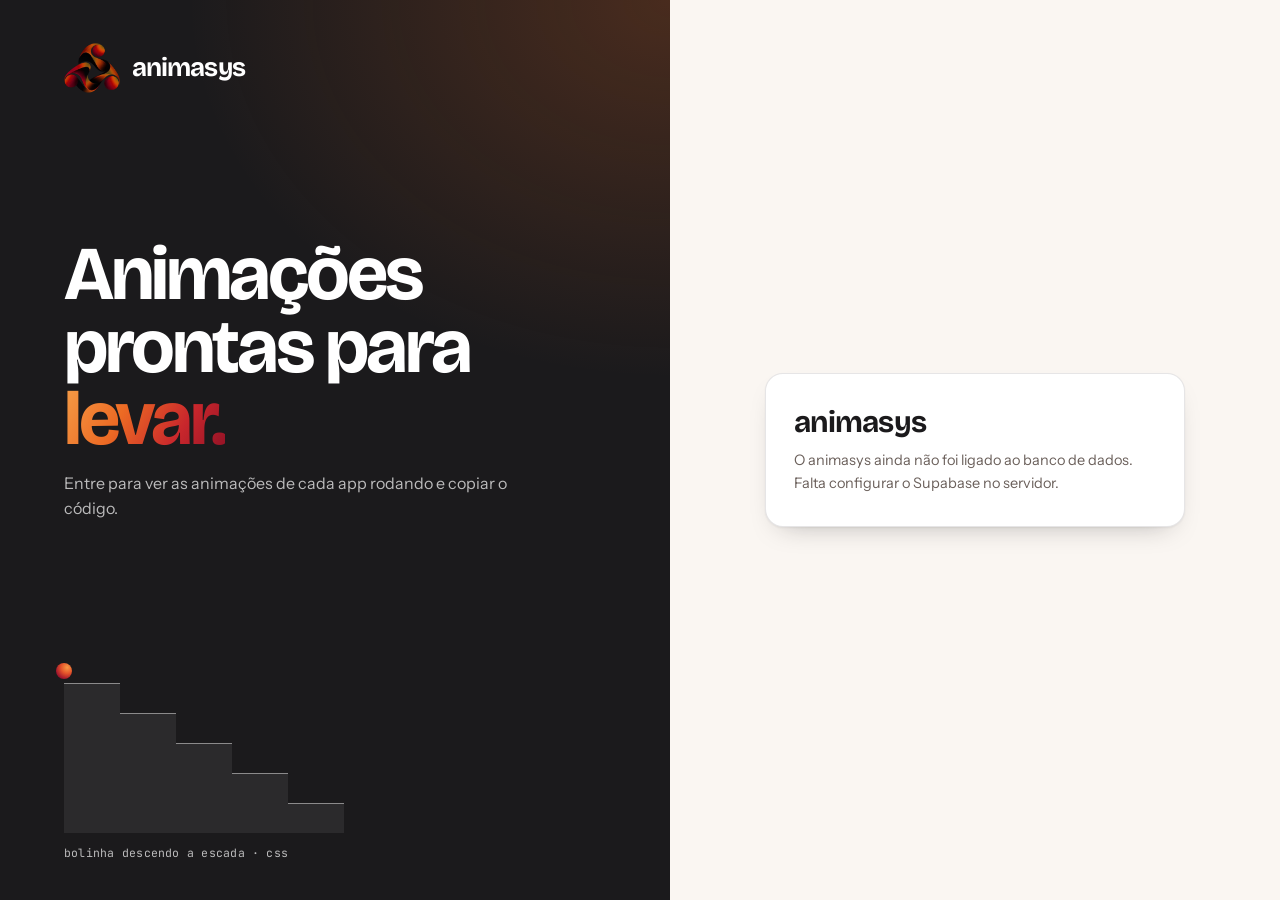
==== site/index.html @ 6354339b "animasys: site, banco no Supabase e deploy no Render - Site estático (site/index.html) com login por" ====
<!doctype html>
<html lang="pt-BR">
<head>
<meta charset="utf-8">
<meta name="viewport" content="width=device-width, initial-scale=1, viewport-fit=cover">
<title>animasys</title>
<meta name="description" content="animasys: acervo de animações em HTML e CSS, separado por app.">
<meta name="robots" content="noindex">
<link rel="icon" href="logo-animasys.webp" type="image/webp">
<link rel="preconnect" href="https://fonts.googleapis.com">
<link rel="preconnect" href="https://fonts.gstatic.com" crossorigin>
<link rel="stylesheet" href="https://fonts.googleapis.com/css2?family=Bricolage+Grotesque:opsz,wght@12..96,500;12..96,700&family=Instrument+Sans:wght@400;500;600&family=JetBrains+Mono:wght@400;500&display=swap">
<style>
  :root {
    /* claro: cores do logo animasys (laranja, vinho e grafite) sobre branco quente */
    --fundo: #faf6f2;
    --cartao: #ffffff;
    --palco: #f4ece5;
    --marinho: #1b1a1c;
    --marinho-texto: #ffffff;
    --marinho-suave: rgba(255, 255, 255, .7);
    --azul: #c8441a;
    --azul-suave: #fce8dc;
    --tinta: #1b1a1c;
    --grafite: #6b605b;
    --linha: rgba(27, 26, 28, .11);
    --linha-forte: rgba(27, 26, 28, .28);
    --no-ar: #1c8a52;
    --fora: #9a6a12;
    --perigo: #b3172f;
    --sombra: 0 1px 2px rgba(27, 26, 28, .06), 0 12px 28px -16px rgba(27, 26, 28, .35);
    --degrade: linear-gradient(120deg, #f6a24a 0%, #ec6a24 38%, #c9272c 70%, #8c0f25 100%);
    --esfera: radial-gradient(circle at 70% 28%, #f79a45 0%, #e4532a 38%, #a3172d 72%, #5e0a18 100%);
    --display: "Bricolage Grotesque", "Segoe UI", system-ui, sans-serif;
    --texto: "Instrument Sans", "Segoe UI", system-ui, sans-serif;
    --mono: "JetBrains Mono", ui-monospace, Consolas, monospace;
  }
  @media (prefers-color-scheme: dark) {
    :root:not([data-theme="light"]) {
      /* escuro: cinza puxado para o preto e azul mais escuro */
      color-scheme: dark;
      --fundo: #131112; --cartao: #1c1a1b; --palco: #0d0b0c;
      --marinho: #0a0909; --marinho-texto: #f6efe9; --marinho-suave: rgba(246, 239, 233, .66);
      --azul: #f28a45; --azul-suave: #3a1d12;
      --tinta: #f1ebe6; --grafite: #a89c95; --linha: rgba(255, 255, 255, .08); --linha-forte: rgba(255, 255, 255, .22);
      --no-ar: #4cc98a; --fora: #e0a94a; --perigo: #ff6f63;
      --sombra: 0 1px 2px rgba(0, 0, 0, .4), 0 14px 30px -16px rgba(0, 0, 0, .8);
    }
  }
  :root[data-theme="dark"] {
    color-scheme: dark;
    --fundo: #131112; --cartao: #1c1a1b; --palco: #0d0b0c;
    --marinho: #0a0909; --marinho-texto: #f6efe9; --marinho-suave: rgba(246, 239, 233, .66);
    --azul: #f28a45; --azul-suave: #3a1d12;
    --tinta: #f1ebe6; --grafite: #a89c95; --linha: rgba(255, 255, 255, .08); --linha-forte: rgba(255, 255, 255, .22);
    --no-ar: #4cc98a; --fora: #e0a94a; --perigo: #ff6f63;
    --sombra: 0 1px 2px rgba(0, 0, 0, .4), 0 14px 30px -16px rgba(0, 0, 0, .8);
  }

  * { box-sizing: border-box; }
  body { background: var(--fundo); color: var(--tinta); font: 400 15px/1.55 var(--texto); -webkit-font-smoothing: antialiased; }
  button, input, textarea, select { font: inherit; color: inherit; }
  :focus-visible { outline: 2px solid var(--azul); outline-offset: 2px; }
  [hidden] { display: none !important; }

  /* ---------- faixa marinho ---------- */
  .faixa-topo { background: var(--marinho); color: var(--marinho-texto); padding-inline: 20px; padding-block: 30px 34px; }
  .faixa-in { max-width: 1240px; margin: 0 auto; display: flex; flex-wrap: wrap; align-items: flex-end; justify-content: space-between; gap: 18px 32px; }
  .faixa-topo h1 { margin: 0; font: 700 clamp(32px, 5.5vw, 54px)/.98 var(--display); letter-spacing: -.035em; text-wrap: balance; }
  .faixa-topo p { margin: 10px 0 0; max-width: 60ch; color: var(--marinho-suave); font-size: 15.5px; }
  .faixa-acoes { display: flex; flex-direction: column; align-items: flex-end; gap: 10px; }
  .contagem { font: 400 12px var(--mono); color: var(--marinho-suave); letter-spacing: .02em; font-variant-numeric: tabular-nums; }
  .contagem b { color: var(--marinho-texto); font-weight: 500; }

  .btn { display: inline-flex; align-items: center; justify-content: center; gap: 8px; height: 40px; padding: 0 16px; border-radius: 10px; border: 1px solid var(--linha-forte); background: var(--cartao); cursor: pointer; font-weight: 600; font-size: 14px; white-space: nowrap; transition: transform .12s, border-color .15s, background .15s; }
  a.btn { text-decoration: none; }
  .btn:hover { border-color: var(--azul); }
  .btn:active { transform: scale(.97); }
  .btn svg { width: 16px; height: 16px; flex: none; }
  .btn-claro { background: var(--marinho-texto); color: var(--marinho); border-color: var(--marinho-texto); }
  .btn-claro:hover { border-color: var(--marinho-texto); background: color-mix(in srgb, var(--marinho-texto) 88%, var(--marinho)); }
  .btn-pri { background: var(--azul); border-color: var(--azul); color: #fff; }
  :root[data-theme="dark"] .btn-pri { color: #1b1a1c; }
  @media (prefers-color-scheme: dark) { :root:not([data-theme="light"]) .btn-pri { color: #1b1a1c; } }
  .btn-perigo { color: var(--perigo); border-color: color-mix(in srgb, var(--perigo) 40%, transparent); }
  .btn-perigo:hover { border-color: var(--perigo); }
  .btn[disabled] { opacity: .55; cursor: progress; }

  /* ---------- corpo ---------- */
  .corpo { max-width: 1240px; margin: 0 auto; padding-inline: 20px; padding-block: 26px 72px; display: grid; grid-template-columns: 220px minmax(0, 1fr); gap: 28px; align-items: start; }
  .lateral { position: sticky; top: calc(16px + env(safe-area-inset-top, 0px)); display: flex; flex-direction: column; gap: 4px; }
  .lateral h2 { margin: 0 0 6px; font: 600 11px var(--texto); letter-spacing: .12em; text-transform: uppercase; color: var(--grafite); }
  .lateral .sep { height: 1px; background: var(--linha); margin: 12px 0; }
  .nav-item { display: flex; align-items: center; justify-content: space-between; gap: 8px; width: 100%; height: 36px; padding: 0 10px; border: 0; border-radius: 8px; background: transparent; cursor: pointer; text-align: left; font-size: 14px; font-weight: 500; color: var(--grafite); }
  .nav-item:hover { background: var(--azul-suave); color: var(--tinta); }
  .nav-item[aria-current="true"] { background: var(--marinho); color: var(--marinho-texto); }
  .nav-item .n { font: 400 11.5px var(--mono); opacity: .75; font-variant-numeric: tabular-nums; }
  .nav-item .nome { overflow: hidden; text-overflow: ellipsis; white-space: nowrap; }
  .nav-item.fora-nav .ponto { width: 7px; height: 7px; border-radius: 50%; background: var(--fora); flex: none; }

  .nav-item .esq { display: flex; align-items: center; gap: 8px; min-width: 0; }

  /* logo do sistema: sempre sobre branco, para logos escuros não sumirem no modo escuro */
  .logo { flex: none; display: inline-flex; align-items: center; justify-content: center; height: 24px; min-width: 24px; padding: 3px 5px; background: #fff; border: 1px solid var(--linha); border-radius: 6px; overflow: hidden; }
  .logo img { height: 100%; width: auto; max-width: 60px; object-fit: contain; display: block; }
  .logo.mono { padding: 0; background: var(--marinho); border-color: transparent; color: var(--marinho-texto); font: 600 12px var(--display); }
  .logo.g { height: 34px; min-width: 34px; padding: 4px 7px; border-radius: 8px; }
  .logo.g img { max-width: 110px; }
  .logo.g.mono { font-size: 16px; }
  .nav-item[aria-current="true"] .logo { border-color: rgba(255, 255, 255, .25); }
  .btn-mini { margin-left: auto; height: 28px; padding: 0 10px; font-size: 12px; border-radius: 8px; }

  .principal { display: flex; flex-direction: column; gap: 18px; min-width: 0; }
  .ferramentas { display: flex; flex-wrap: wrap; gap: 10px 14px; align-items: center; justify-content: space-between; }
  .ferramentas h2 { margin: 0; font: 700 24px/1.1 var(--display); letter-spacing: -.02em; }
  .ferramentas h2 small { font: 400 13px var(--texto); color: var(--grafite); letter-spacing: 0; margin-left: 8px; }
  .busca { position: relative; flex: 0 1 300px; }
  .busca input { width: 100%; height: 38px; padding: 0 12px 0 34px; border-radius: 10px; border: 1px solid var(--linha-forte); background: var(--cartao); }
  .busca svg { position: absolute; left: 11px; top: 50%; width: 15px; height: 15px; transform: translateY(-50%); color: var(--grafite); }
  .chips { display: flex; flex-wrap: wrap; gap: 6px; }
  .chip { height: 30px; padding: 0 11px; border-radius: 999px; border: 1px solid var(--linha); background: var(--cartao); cursor: pointer; font-size: 13px; font-weight: 500; color: var(--grafite); }
  .chip:hover { color: var(--tinta); border-color: var(--linha-forte); }
  .chip[aria-pressed="true"] { background: var(--azul); border-color: var(--azul); color: #fff; }

  .grupo { display: flex; flex-direction: column; gap: 12px; }
  .grupo-cab { display: flex; align-items: center; gap: 10px; padding-bottom: 10px; border-bottom: 1px solid var(--linha); }
  .grupo-cab h3 { margin: 0; font: 600 18px var(--display); letter-spacing: -.01em; }
  .grupo-cab span { font: 400 12px var(--mono); color: var(--grafite); }
  .grade { display: grid; grid-template-columns: repeat(auto-fill, minmax(260px, 1fr)); gap: 16px; }

  /* árvore: seções recuadas embaixo de cada sistema */
  .nav-item.sub { height: 30px; padding-left: 42px; font-size: 13px; font-weight: 500; }
  .nav-item.sub .nome::before { content: ""; display: inline-block; width: 6px; height: 1px; background: currentColor; opacity: .5; margin: 0 8px 3px 0; }
  .grupo { gap: 22px; }
  .subgrupo { display: flex; flex-direction: column; gap: 10px; }
  .subgrupo-cab { display: flex; align-items: baseline; gap: 8px; }
  .subgrupo-cab h4 { margin: 0; font: 600 12px var(--texto); letter-spacing: .1em; text-transform: uppercase; color: var(--grafite); }
  .subgrupo-cab span { font: 400 11px var(--mono); color: var(--grafite); opacity: .75; }

  /* capa do card: parada até o mouse passar */
  .palco.capa { background: linear-gradient(140deg, var(--azul-suave), var(--palco)); }
  .capa-in { position: absolute; inset: 0; display: flex; flex-direction: column; align-items: center; justify-content: center; gap: 10px; text-align: center; padding: 12px; }
  .capa-secao { font: 500 10.5px var(--mono); letter-spacing: .08em; text-transform: uppercase; color: var(--grafite); }
  .capa-dica { font-size: 12px; font-weight: 600; color: var(--azul); opacity: 0; transform: translateY(4px); transition: opacity .2s, transform .2s; }
  .card:hover .capa-dica, .card:focus-visible .capa-dica { opacity: 1; transform: none; }
  @media (hover: none) { .capa-dica { opacity: .9; transform: none; } }

  .card { background: var(--cartao); border: 1px solid var(--linha); border-radius: 14px; overflow: hidden; display: flex; flex-direction: column; cursor: pointer; text-align: left; padding: 0; transition: transform .18s, box-shadow .18s; }
  .card:hover { transform: translateY(-2px); box-shadow: var(--sombra); }
  .card.fora .palco { filter: grayscale(.8); opacity: .7; }
  .card-info { padding: 12px 14px 14px; display: flex; flex-direction: column; gap: 8px; flex: 1; }
  .card-linha { display: flex; justify-content: space-between; align-items: flex-start; gap: 10px; }
  .card h4 { margin: 0; font: 600 16px/1.25 var(--display); letter-spacing: -.01em; }
  .card p { margin: 0; font-size: 13px; color: var(--grafite); display: -webkit-box; -webkit-line-clamp: 2; -webkit-box-orient: vertical; overflow: hidden; }
  .tags { display: flex; flex-wrap: wrap; gap: 4px; margin-top: auto; }
  .tag { font: 500 11.5px var(--texto); padding: 2px 8px; border-radius: 6px; background: var(--azul-suave); color: var(--azul); }
  .status { flex: none; display: inline-flex; align-items: center; gap: 5px; font: 500 10.5px var(--mono); letter-spacing: .05em; text-transform: uppercase; padding: 3px 7px; border-radius: 999px; border: 1px solid currentColor; }
  .status i { width: 6px; height: 6px; border-radius: 50%; background: currentColor; }
  .status.no-ar { color: var(--no-ar); }
  .status.fora { color: var(--fora); }

  .palco { position: relative; aspect-ratio: 16 / 10; max-width: 100%; background: var(--palco); background-image: radial-gradient(var(--linha-forte) .8px, transparent .8px); background-size: 14px 14px; overflow: hidden; }
  .palco iframe { position: absolute; inset: 0; width: 100%; height: 100%; border: 0; background: transparent; display: block; }
  /* miniatura: a página é desenhada em 960×600 e reduzida para caber no card */
  .palco iframe.mini { width: 960px; height: 600px; transform: scale(var(--k, .3)); transform-origin: 0 0; pointer-events: none; }
  .palco.pagina { aspect-ratio: auto; height: min(66vh, 640px); background: #fff; }

  .passos { display: flex; align-items: center; gap: 10px; font: 500 12px var(--mono); letter-spacing: .03em; color: var(--grafite); }
  .passo { padding: 5px 10px; border-radius: 999px; border: 1px solid var(--linha); }
  .passo.on { background: var(--marinho); color: var(--marinho-texto); border-color: var(--marinho); }
  .barra-continuar { display: flex; flex-wrap: wrap; align-items: center; justify-content: space-between; gap: 12px 20px; padding: 14px 16px; border-radius: 12px; background: var(--azul-suave); }
  .barra-continuar p { margin: 0; font-size: 14px; color: var(--tinta); max-width: 60ch; }
  .btn-continuar { height: 46px; padding: 0 22px; font-size: 15px; }
  .btn-continuar .seta { display: inline-block; transition: transform .2s; }
  .btn-continuar:hover .seta { transform: translateX(4px); }
  .palco .aviso-palco { position: absolute; inset: 0; display: grid; place-items: center; padding: 16px; text-align: center; font-size: 13px; color: var(--grafite); }

  .vazio { border: 1.5px dashed var(--linha-forte); border-radius: 14px; padding: 44px 20px; text-align: center; color: var(--grafite); }
  .vazio b { display: block; color: var(--tinta); font: 600 18px var(--display); margin-bottom: 6px; }
  .aviso-geral { border-radius: 12px; padding: 14px 16px; background: var(--cartao); border: 1px solid var(--linha); color: var(--grafite); font-size: 14px; }

  /* ---------- diálogos ---------- */
  dialog { width: min(1060px, calc(100vw - 32px)); max-height: calc(100dvh - 32px); padding: 0; border: 1px solid var(--linha); border-radius: 16px; background: var(--cartao); color: var(--tinta); box-shadow: 0 30px 80px -20px rgba(0, 0, 0, .5); }
  dialog::backdrop { background: rgba(14, 10, 10, .6); backdrop-filter: blur(3px); }
  .dlg { display: flex; flex-direction: column; max-height: calc(100dvh - 34px); }
  .dlg-cab { display: flex; align-items: flex-start; justify-content: space-between; gap: 16px; padding: 18px 20px 14px; border-bottom: 1px solid var(--linha); }
  .dlg-cab h2 { margin: 0; font: 700 23px/1.15 var(--display); letter-spacing: -.02em; }
  .dlg-cab p { margin: 4px 0 0; color: var(--grafite); font-size: 14px; }
  .fechar { flex: none; width: 36px; height: 36px; border-radius: 10px; border: 1px solid var(--linha); background: transparent; cursor: pointer; display: grid; place-items: center; }
  .fechar svg { width: 16px; height: 16px; }
  .dlg-corpo { padding: 18px 20px 20px; overflow: auto; display: flex; flex-direction: column; gap: 16px; }
  .dlg-rodape { display: flex; flex-wrap: wrap; gap: 10px; justify-content: space-between; align-items: center; padding: 14px 20px; border-top: 1px solid var(--linha); }
  .acoes { display: flex; flex-wrap: wrap; gap: 8px; align-items: center; }

  .palco.grande { border-radius: 12px; border: 1px solid var(--linha); }
  .det-meta { display: flex; flex-wrap: wrap; align-items: center; gap: 8px 12px; font-size: 13px; color: var(--grafite); }
  .det-meta b { color: var(--tinta); font-weight: 600; }

  .abas { display: flex; gap: 4px; border-bottom: 1px solid var(--linha); }
  .abas button { height: 34px; padding: 0 14px; border: 0; border-bottom: 2px solid transparent; background: none; cursor: pointer; font: 500 12px var(--mono); color: var(--grafite); margin-bottom: -1px; }
  .abas button[aria-selected="true"] { color: var(--tinta); border-bottom-color: var(--azul); }
  pre.codigo { margin: 0; max-height: 300px; overflow: auto; padding: 14px 16px; border-radius: 10px; background: var(--palco); font: 400 12.5px/1.6 var(--mono); white-space: pre; tab-size: 2; }
  .copias { display: flex; flex-wrap: wrap; gap: 8px; }

  .confirma { display: flex; flex-wrap: wrap; align-items: center; gap: 10px; font-size: 14px; }

  .campos { display: grid; grid-template-columns: 1fr 1fr; gap: 14px; }
  .campo { display: flex; flex-direction: column; gap: 6px; }
  .campo.largo { grid-column: 1 / -1; }
  .campo label, .campo .rot { font-size: 12px; font-weight: 600; letter-spacing: .02em; }
  .campo small { color: var(--grafite); font-size: 12px; }
  .campo input, .campo textarea { width: 100%; border: 1px solid var(--linha-forte); border-radius: 10px; background: var(--cartao); padding: 9px 12px; }
  .campo input[readonly] { background: var(--palco); color: var(--grafite); }
  .campo textarea { resize: vertical; min-height: 60px; }
  .campo textarea.cod { font: 400 12.5px/1.55 var(--mono); min-height: 170px; tab-size: 2; background: var(--palco); }
  .cod-grade { display: grid; grid-template-columns: 1fr 1fr; gap: 12px; }
  details.js summary { cursor: pointer; font-size: 13px; color: var(--azul); font-weight: 600; }
  details.js[open] summary { margin-bottom: 8px; }
  .erro { margin: 0; color: var(--perigo); font-size: 13.5px; }
  .dica { color: var(--grafite); font-size: 12.5px; }

  .toast { position: fixed; left: 50%; bottom: calc(20px + env(safe-area-inset-bottom, 0px)); transform: translate(-50%, 20px); background: var(--marinho); color: var(--marinho-texto); padding: 10px 16px; border-radius: 10px; font-size: 14px; opacity: 0; pointer-events: none; transition: opacity .2s, transform .2s; z-index: 10; }
  .toast.on { opacity: 1; transform: translate(-50%, 0); }

  @media (max-width: 820px) {
    .corpo { grid-template-columns: 1fr; }
    .lateral { position: static; flex-direction: row; flex-wrap: wrap; gap: 6px; }
    .lateral h2, .lateral .sep { display: none; }
    .nav-item { width: auto; border: 1px solid var(--linha); }
    .faixa-acoes { align-items: flex-start; }
    .campos, .cod-grade { grid-template-columns: 1fr; }
  }
  @media (prefers-reduced-motion: reduce) { .card, .btn, .toast { transition: none; } }


  /* ---------- marca animasys ---------- */
  .marca { display: inline-flex; align-items: center; gap: 12px; color: inherit; }
  /* logo animasys: fixo no código, fundo transparente */
  .marca-simbolo { flex: none; width: 56px; height: 56px; display: block; background: url("[data-uri]") center / contain no-repeat; }
  .marca-nome { font: 700 26px/1 var(--display); letter-spacing: -.035em; }
  .faixa-topo { position: relative; }
  .faixa-topo::after { content: ""; position: absolute; left: 0; right: 0; top: 0; height: 3px; background: var(--degrade); }
  .faixa-topo .marca { margin-bottom: 14px; }
  .faixa-topo h1 .grad, .entrada-marca h1 .grad { background: var(--degrade); -webkit-background-clip: text; background-clip: text; color: transparent; }
  .logo.mono { background: var(--degrade); }

  /* ---------- tela de entrada ---------- */
  .entrada { min-height: 100dvh; display: grid; grid-template-columns: minmax(0, 1.1fr) minmax(0, 1fr); background: var(--fundo); }
  .entrada-marca { position: relative; overflow: hidden; background: radial-gradient(120% 70% at 100% 0%, rgba(236, 106, 36, .22), transparent 60%), var(--marinho); color: var(--marinho-texto); padding: 40px clamp(24px, 5vw, 64px); display: flex; flex-direction: column; justify-content: space-between; gap: 48px; }
  .entrada-marca .selo { font: 500 12px var(--mono); letter-spacing: .08em; text-transform: uppercase; color: var(--marinho-suave); }
  .entrada-marca h1 { margin: 0; font: 700 clamp(40px, 6vw, 76px)/.95 var(--display); letter-spacing: -.04em; max-width: 9ch; }
  .entrada-marca p { margin: 16px 0 0; max-width: 42ch; color: var(--marinho-suave); font-size: 16px; }

  /* cena decorativa: bolinha descendo a escada */
  .cena-box { display: flex; flex-direction: column; gap: 12px; }
  .cena { position: relative; width: 280px; height: 170px; max-width: 100%; }
  .degrau { position: absolute; bottom: 0; width: 56px; background: color-mix(in srgb, var(--marinho-texto) 7%, transparent); border-top: 1.5px solid color-mix(in srgb, var(--marinho-texto) 45%, transparent); }
  .bola { position: absolute; left: -8px; top: 0; width: 16px; height: 16px; border-radius: 50%; background: var(--esfera); animation: escada 3.6s infinite; }
  @keyframes escada {
    0%   { transform: translate(20px, 4px); opacity: 0; animation-timing-function: ease-out; }
    4%   { transform: translate(20px, 4px); opacity: 1; animation-timing-function: ease-out; }
    10%  { transform: translate(48px, -18px); animation-timing-function: ease-in; }
    18%  { transform: translate(76px, 34px); animation-timing-function: ease-out; }
    26%  { transform: translate(104px, 12px); animation-timing-function: ease-in; }
    34%  { transform: translate(132px, 64px); animation-timing-function: ease-out; }
    42%  { transform: translate(160px, 42px); animation-timing-function: ease-in; }
    50%  { transform: translate(188px, 94px); animation-timing-function: ease-out; }
    58%  { transform: translate(216px, 72px); animation-timing-function: ease-in; }
    66%  { transform: translate(244px, 124px) scale(1.15, .8); }
    70%  { transform: translate(244px, 124px); opacity: 1; }
    86%, 100% { transform: translate(244px, 124px); opacity: 0; }
  }
  .cena-legenda { font: 400 11.5px var(--mono); color: var(--marinho-suave); letter-spacing: .02em; }

  .entrada-painel { display: grid; place-items: center; padding: 40px 20px; }
  .entrada-cartao { width: min(420px, 100%); background: var(--cartao); border: 1px solid var(--linha); border-radius: 18px; box-shadow: var(--sombra); padding: 32px 28px; }
  .entrada-form { display: flex; flex-direction: column; gap: 16px; }
  .entrada-cartao h2 { margin: 0; font: 700 30px/1.1 var(--display); letter-spacing: -.025em; }
  .entrada-cartao .sub { margin: 6px 0 4px; color: var(--grafite); font-size: 14.5px; }
  .entrada-cartao .campo input { height: 44px; }
  .senha-box { position: relative; }
  .senha-box input { padding-right: 46px; }
  .olho { position: absolute; top: 0; right: 0; width: 44px; height: 44px; display: grid; place-items: center; border: 0; background: none; cursor: pointer; color: var(--grafite); border-radius: 10px; }
  .olho:hover { color: var(--tinta); }
  .olho svg { width: 18px; height: 18px; }
  .lembrar { display: flex; align-items: center; gap: 10px; font-size: 14px; color: var(--grafite); cursor: pointer; user-select: none; }
  .lembrar input { width: 16px; height: 16px; accent-color: var(--azul); cursor: pointer; }
  .entrada-carregando { display: flex; align-items: center; gap: 12px; color: var(--grafite); font-size: 14px; min-height: 120px; justify-content: center; }
  .girando { width: 18px; height: 18px; border-radius: 50%; border: 2px solid var(--linha-forte); border-top-color: var(--azul); animation: gira .8s linear infinite; flex: none; }
  @keyframes gira { to { transform: rotate(360deg); } }
  .btn-entrar { width: 100%; height: 48px; font-size: 15px; }
  .btn-entrar .seta { display: inline-block; transition: transform .2s; }
  .btn-entrar:hover .seta { transform: translateX(4px); }
  .entrada-erro { margin: 0; padding: 11px 14px; border-radius: 10px; font-size: 14px; color: var(--perigo); background: color-mix(in srgb, var(--perigo) 9%, transparent); }
  .entrada-nota { margin: 4px 0 0; padding-top: 16px; border-top: 1px solid var(--linha); font-size: 12.5px; color: var(--grafite); }
  .entrada-aviso h2 { margin-bottom: 10px; }
  .entrada-aviso p { margin: 0; color: var(--grafite); font-size: 14.5px; }

  /* quem está conectado, no topo do acervo */
  .sessao { display: flex; align-items: center; gap: 10px; font-size: 13px; color: var(--marinho-suave); }
  .sessao b { color: var(--marinho-texto); font-weight: 600; max-width: 22ch; overflow: hidden; text-overflow: ellipsis; white-space: nowrap; display: inline-block; vertical-align: bottom; }
  .papel-tag { font: 500 10.5px var(--mono); letter-spacing: .06em; text-transform: uppercase; padding: 2px 7px; border-radius: 999px; border: 1px solid color-mix(in srgb, var(--marinho-texto) 30%, transparent); color: var(--marinho-texto); }
  .sair { border: 0; background: none; padding: 2px 0; cursor: pointer; color: var(--marinho-suave); font-size: 13px; text-decoration: underline; text-underline-offset: 3px; }
  .sair:hover { color: var(--marinho-texto); }

  /* ---------- abas por app ---------- */
  .faixa-topo.com-abas { padding-bottom: 0; }
  .apps { max-width: 1240px; margin: 24px auto 0; display: flex; gap: 4px; overflow-x: auto; scrollbar-width: none; }
  .apps::-webkit-scrollbar { display: none; }
  .aba-app { flex: none; display: inline-flex; align-items: center; gap: 9px; height: 46px; padding: 0 16px; border: 0; border-radius: 12px 12px 0 0; background: transparent; color: var(--marinho-suave); cursor: pointer; font: 600 14.5px var(--texto); white-space: nowrap; }
  .aba-app:hover { background: color-mix(in srgb, var(--marinho-texto) 9%, transparent); color: var(--marinho-texto); }
  .aba-app[aria-selected="true"] { background: var(--fundo); color: var(--tinta); box-shadow: inset 0 3px 0 #ec6a24; }
  .aba-app .n { font: 400 11.5px var(--mono); opacity: .7; font-variant-numeric: tabular-nums; }
  .aba-app.nova { font-weight: 500; color: var(--marinho-suave); border: 1px dashed color-mix(in srgb, var(--marinho-texto) 30%, transparent); border-bottom: 0; }
  .aba-app.nova:hover { color: var(--marinho-texto); }

  /* ---------- acessos ---------- */
  dialog.pequeno { width: min(560px, calc(100vw - 32px)); }
  .contas { flex-shrink: 0; list-style: none; margin: 0; padding: 0; display: flex; flex-direction: column; border: 1px solid var(--linha); border-radius: 12px; overflow: hidden; }
  .contas li { display: flex; align-items: center; justify-content: space-between; gap: 12px; padding: 11px 14px; }
  .contas li + li { border-top: 1px solid var(--linha); }
  .contas .quem { display: flex; flex-direction: column; min-width: 0; }
  .contas .quem b { font-weight: 600; overflow: hidden; text-overflow: ellipsis; white-space: nowrap; }
  .contas .quem span { font-size: 12.5px; color: var(--grafite); overflow: hidden; text-overflow: ellipsis; white-space: nowrap; }
  .voce { font: 500 10.5px var(--mono); letter-spacing: .05em; text-transform: uppercase; color: var(--azul); flex: none; }
  .link { border: 0; background: none; padding: 0; cursor: pointer; color: var(--azul); font: inherit; font-weight: 600; text-decoration: underline; text-underline-offset: 3px; }
  .link-voltar { align-self: flex-start; border: 0; background: none; padding: 4px 0; cursor: pointer; color: var(--grafite); font-size: 13.5px; }
  .link-voltar:hover { color: var(--tinta); }
  .entrada-cartao .campo textarea { min-height: 76px; }
  .pedido-texto { width: 100%; min-height: 120px; resize: vertical; border: 1px solid var(--linha-forte); border-radius: 10px; background: var(--palco); padding: 10px 12px; font: 400 12.5px/1.55 var(--mono); color: var(--tinta); }
  .st-selo { align-self: flex-start; display: inline-flex; align-items: center; gap: 6px; font: 500 11px var(--mono); letter-spacing: .05em; text-transform: uppercase; padding: 4px 9px; border-radius: 999px; border: 1px solid currentColor; }
  .st-selo i { width: 7px; height: 7px; border-radius: 50%; background: currentColor; }
  .st-selo.pendente { color: var(--fora); }
  .st-selo.pendente i { animation: piscar 1.6s ease-in-out infinite; }
  .st-selo.liberado { color: var(--no-ar); }
  .st-selo.recusado { color: var(--perigo); }
  @keyframes piscar { 50% { opacity: .25; } }
  .st-liberado h2 { background: var(--degrade); -webkit-background-clip: text; background-clip: text; color: transparent; }
  .ok-selo { display: inline-flex; align-items: center; gap: 6px; font: 500 11px var(--mono); letter-spacing: .05em; text-transform: uppercase; color: var(--no-ar); }
  .convite { flex-shrink: 0; display: flex; flex-direction: column; gap: 10px; padding: 14px; border-radius: 12px; background: var(--azul-suave); }
  .convite h3 { margin: 0; font: 600 16px var(--display); }
  .badge { display: inline-grid; place-items: center; min-width: 18px; height: 18px; padding: 0 5px; margin-left: 4px; border-radius: 999px; background: #ec6a24; color: #fff; font: 600 11px var(--mono); text-decoration: none; }
  .contas li .acoes-li { display: flex; gap: 6px; flex: none; }
  .sec-titulo { margin: 0; font: 600 12px var(--texto); letter-spacing: .1em; text-transform: uppercase; color: var(--grafite); }

  @media (max-width: 820px) {
    .entrada { grid-template-columns: 1fr; min-height: 0; }
    .entrada-marca { padding: 28px 20px 32px; gap: 16px; }
    .cena-box { display: none; }
    .entrada-painel { padding: 24px 16px 48px; }
    .entrada-cartao { padding: 24px 20px; }
    .sessao { flex-wrap: wrap; }
    .apps { margin-top: 20px; }
  }
  @media (prefers-reduced-motion: reduce) { .bola { animation: none; transform: translate(20px, 4px); } .girando { animation-duration: 2.4s; } }
</style>
<style>
  html, body { margin: 0; padding: 0; }
  img { max-width: 100%; }
</style>
</head>
<body>
<section class="entrada" id="entrada" aria-labelledby="entrada-titulo">
  <div class="entrada-marca">
    <span class="marca"><span class="marca-simbolo" role="img" aria-label="Logo animasys"></span><span class="marca-nome">animasys</span></span>
    <div>
      <h1>Animações prontas para <span class="grad">levar.</span></h1>
      <p>Entre para ver as animações de cada app rodando e copiar o código.</p>
    </div>
    <div class="cena-box" aria-hidden="true">
      <div class="cena"><span class="degrau" style="left:0px;height:150px"></span><span class="degrau" style="left:56px;height:120px"></span><span class="degrau" style="left:112px;height:90px"></span><span class="degrau" style="left:168px;height:60px"></span><span class="degrau" style="left:224px;height:30px"></span><span class="bola"></span></div>
      <span class="cena-legenda">bolinha descendo a escada · css</span>
    </div>
  </div>
  <div class="entrada-painel">
    <div class="entrada-cartao">
      <div class="entrada-carregando" id="ent-carregando"><span class="girando"></span>Carregando…</div>

      <form class="entrada-form" id="ent-login" novalidate hidden>
        <div>
          <h2 id="entrada-titulo">Entrar</h2>
          <p class="sub">Use o seu e-mail e a sua senha do animasys.</p>
        </div>
        <div class="campo"><label for="login-email">E-mail</label><input id="login-email" type="email" autocomplete="username" placeholder="voce@empresa.com.br" maxlength="120"></div>
        <div class="campo"><label for="login-senha">Senha</label><div class="senha-box"><input id="login-senha" type="password" autocomplete="current-password" placeholder="Sua senha" maxlength="200"><button class="olho" type="button" data-olho aria-label="Mostrar senha"><svg viewBox="0 0 20 20" aria-hidden="true"><path d="M1.5 10S4.5 4 10 4s8.5 6 8.5 6-3 6-8.5 6S1.5 10 1.5 10Z" fill="none" stroke="currentColor" stroke-width="1.6"/><circle cx="10" cy="10" r="2.6" fill="none" stroke="currentColor" stroke-width="1.6"/></svg></button></div></div>
        <p class="entrada-erro" id="login-erro" role="alert" hidden></p>
        <button class="btn btn-pri btn-entrar" type="submit" id="login-btn">Entrar <span class="seta" aria-hidden="true">→</span></button>
        <button type="button" class="link-voltar" data-ir="esqueci">Esqueci minha senha</button>
        <p class="entrada-nota">O animasys é só para convidados. Não tem acesso? <button type="button" class="link" data-ir="pedido">Pedir convite</button></p>
      </form>

      <form class="entrada-form" id="ent-pedido" novalidate hidden>
        <div>
          <h2>Pedir convite</h2>
          <p class="sub">Mande o seu pedido. Quando o administrador liberar, você entra com este e-mail e esta senha.</p>
        </div>
        <div class="campo"><label for="ped-nome">Nome</label><input id="ped-nome" autocomplete="name" maxlength="60" placeholder="Seu nome"></div>
        <div class="campo"><label for="ped-email">E-mail</label><input id="ped-email" type="email" autocomplete="email" maxlength="120" placeholder="voce@empresa.com.br"></div>
        <div class="campo"><label for="ped-senha">Crie uma senha</label><div class="senha-box"><input id="ped-senha" type="password" autocomplete="new-password" maxlength="200" placeholder="Pelo menos 8 caracteres"><button class="olho" type="button" data-olho aria-label="Mostrar senha"><svg viewBox="0 0 20 20" aria-hidden="true"><path d="M1.5 10S4.5 4 10 4s8.5 6 8.5 6-3 6-8.5 6S1.5 10 1.5 10Z" fill="none" stroke="currentColor" stroke-width="1.6"/><circle cx="10" cy="10" r="2.6" fill="none" stroke="currentColor" stroke-width="1.6"/></svg></button></div></div>
        <div class="campo"><label for="ped-senha2">Repita a senha</label><input id="ped-senha2" type="password" autocomplete="new-password" maxlength="200"></div>
        <div class="campo"><label for="ped-msg">Mensagem <span class="dica">(opcional)</span></label><textarea id="ped-msg" maxlength="500" placeholder="Para qual app você precisa das animações?"></textarea></div>
        <p class="entrada-erro" id="ped-erro" role="alert" hidden></p>
        <button class="btn btn-pri btn-entrar" type="submit" id="ped-btn">Enviar pedido <span class="seta" aria-hidden="true">→</span></button>
        <button type="button" class="link-voltar" data-ir="login">← Já tenho acesso</button>
      </form>

      <div class="entrada-form" id="ent-confirme" hidden>
        <span class="st-selo pendente"><i></i><span>Falta confirmar o e-mail</span></span>
        <div>
          <h2>Confirme o seu e-mail</h2>
          <p class="sub">Enviamos um link para <b id="conf-email"></b>. Clique nele para confirmar. Aí o pedido chega ao administrador.</p>
        </div>
        <p class="dica" id="conf-msg" role="status" style="margin:0"></p>
        <button class="btn" type="button" id="conf-reenviar">Reenviar o e-mail</button>
        <button type="button" class="link-voltar" data-ir="login">← Voltar para o login</button>
      </div>

      <div class="entrada-form" id="ent-status" hidden>
        <span class="st-selo" id="st-selo"><i></i><span id="st-selo-txt"></span></span>
        <div>
          <h2 id="st-titulo"></h2>
          <p class="sub" id="st-texto"></p>
        </div>
        <button class="btn btn-pri btn-entrar" type="button" id="st-entrar" hidden>Entrar agora <span class="seta" aria-hidden="true">→</span></button>
        <button type="button" class="link-voltar" id="st-sair">Sair desta conta</button>
      </div>

      <form class="entrada-form" id="ent-esqueci" novalidate hidden>
        <div>
          <h2>Esqueci minha senha</h2>
          <p class="sub">Mandamos um link para você criar uma senha nova.</p>
        </div>
        <div class="campo"><label for="esq-email">E-mail</label><input id="esq-email" type="email" autocomplete="email" maxlength="120" placeholder="voce@empresa.com.br"></div>
        <p class="entrada-erro" id="esq-erro" role="alert" hidden></p>
        <p class="dica" id="esq-ok" role="status" hidden style="margin:0"></p>
        <button class="btn btn-pri btn-entrar" type="submit" id="esq-btn">Enviar link <span class="seta" aria-hidden="true">→</span></button>
        <button type="button" class="link-voltar" data-ir="login">← Voltar para o login</button>
      </form>

      <form class="entrada-form" id="ent-nova-senha" novalidate hidden>
        <div>
          <h2>Crie uma senha nova</h2>
          <p class="sub">Depois de salvar, você já entra com ela.</p>
        </div>
        <div class="campo"><label for="nova-senha">Senha nova</label><div class="senha-box"><input id="nova-senha" type="password" autocomplete="new-password" maxlength="200" placeholder="Pelo menos 8 caracteres"><button class="olho" type="button" data-olho aria-label="Mostrar senha"><svg viewBox="0 0 20 20" aria-hidden="true"><path d="M1.5 10S4.5 4 10 4s8.5 6 8.5 6-3 6-8.5 6S1.5 10 1.5 10Z" fill="none" stroke="currentColor" stroke-width="1.6"/><circle cx="10" cy="10" r="2.6" fill="none" stroke="currentColor" stroke-width="1.6"/></svg></button></div></div>
        <div class="campo"><label for="nova-senha2">Repita a senha</label><input id="nova-senha2" type="password" autocomplete="new-password" maxlength="200"></div>
        <p class="entrada-erro" id="nova-erro" role="alert" hidden></p>
        <button class="btn btn-pri btn-entrar" type="submit" id="nova-btn">Salvar e entrar <span class="seta" aria-hidden="true">→</span></button>
      </form>

      <div class="entrada-aviso" id="ent-aviso" hidden>
        <h2>animasys</h2>
        <p id="ent-aviso-txt"></p>
      </div>
    </div>
  </div>
</section>

<div id="app" hidden>
<header class="faixa-topo com-abas">
  <div class="faixa-in">
    <div>
      <span class="marca"><span class="marca-simbolo" role="img" aria-label="Logo animasys"></span><span class="marca-nome">animasys</span></span>
      <h1>Acervo de <span class="grad">animações</span></h1>
      <p>Animações em HTML e CSS, separadas por app. Abra uma, veja rodando e copie o código para levar ao sistema real.</p>
    </div>
    <div class="faixa-acoes">
      <div class="sessao" id="sessao" hidden><span>Conectado como <b id="sessao-nome"></b></span><span class="papel-tag" id="sessao-papel"></span><button class="sair" type="button" id="btn-acessos" hidden>Acessos<span class="badge" id="n-pedidos" hidden></span></button><button class="sair" type="button" id="btn-sair">Sair</button></div>
      <div class="contagem" id="contagem">carregando o acervo…</div>
      <button class="btn btn-claro" id="btn-nova" type="button" hidden>
        <svg viewBox="0 0 16 16" aria-hidden="true"><path d="M8 3v10M3 8h10" stroke="currentColor" stroke-width="1.8" stroke-linecap="round"/></svg>
        Adicionar animação
      </button>
    </div>
  </div>
  <div class="apps" id="apps" role="tablist" aria-label="Apps"></div>
</header>

<div class="corpo">
  <nav class="lateral" aria-label="Seções">
    <h2>Seções</h2>
    <div id="nav-sistemas" style="display:contents"></div>
    <div class="sep"></div>
    <button class="nav-item fora-nav" type="button" id="nav-fora"><span class="nome"><span class="ponto" style="display:inline-block;margin-right:8px"></span>Fora do ar</span><span class="n" id="n-fora">0</span></button>
  </nav>

  <main class="principal">
    <div class="ferramentas">
      <h2 id="titulo-vista">Todas as animações</h2>
      <label class="busca">
        <svg viewBox="0 0 16 16" aria-hidden="true"><circle cx="7" cy="7" r="4.5" fill="none" stroke="currentColor" stroke-width="1.6"/><path d="M10.5 10.5 14 14" stroke="currentColor" stroke-width="1.6" stroke-linecap="round"/></svg>
        <input id="busca" type="search" placeholder="Buscar por nome ou característica" aria-label="Buscar animações">
      </label>
    </div>
    <div id="aviso" class="aviso-geral" hidden></div>
    <div id="lista" class="principal"></div>
  </main>
</div>
</div>

<!-- detalhe -->
<dialog id="detalhe" aria-labelledby="det-titulo">
  <div class="dlg">
    <div class="dlg-cab">
      <div><h2 id="det-titulo"></h2><p id="det-desc"></p></div>
      <button class="fechar" type="button" data-fechar aria-label="Fechar"><svg viewBox="0 0 16 16"><path d="M3.5 3.5l9 9M12.5 3.5l-9 9" stroke="currentColor" stroke-width="1.7" stroke-linecap="round"/></svg></button>
    </div>
    <div class="dlg-corpo">
      <div class="passos" id="det-passos"><span class="passo" data-p="1">1 · Na página</span><span aria-hidden="true">→</span><span class="passo" data-p="2">2 · Só a animação</span></div>
      <div id="det-v1" style="display:flex;flex-direction:column;gap:14px">
        <div class="palco pagina grande" id="det-pagina"></div>
        <div class="barra-continuar">
          <p>Assim a animação aparece na página. Gostou? Continue para pegar só o código dela.</p>
          <button class="btn btn-pri btn-continuar" type="button" id="det-continuar">Continuar <span class="seta" aria-hidden="true">→</span></button>
        </div>
      </div>
      <div id="det-v2" style="display:flex;flex-direction:column;gap:16px">
        <div class="palco grande" id="det-palco"></div>
        <div class="det-meta" id="det-meta"></div>
        <div>
          <div class="abas" role="tablist" id="det-abas"></div>
          <pre class="codigo" id="det-pre"></pre>
        </div>
        <div class="copias">
          <button class="btn" type="button" data-copiar="html" id="copiar-html">Copiar HTML</button>
          <button class="btn" type="button" data-copiar="css">Copiar CSS</button>
          <button class="btn" type="button" data-copiar="js" id="copiar-js">Copiar JS</button>
          <button class="btn btn-pri" type="button" data-copiar="tudo">Copiar arquivo de teste completo</button>
        </div>
        <p class="dica" id="det-dica-base" hidden>A pré-visualização usa uma estrutura de teste (cabeçalho, produtos) com as mesmas classes do sistema. Ela não precisa ser copiada: no sistema real, cole só o HTML, o CSS e o JS acima.</p>
      </div>
    </div>
    <div class="dlg-rodape">
      <div class="acoes">
        <button class="btn" type="button" id="det-voltar" hidden>← Ver na página</button>
        <button class="btn" type="button" id="det-reiniciar">
          <svg viewBox="0 0 16 16" aria-hidden="true"><path d="M3 8a5 5 0 1 0 1.6-3.7M3 2.5v3h3" fill="none" stroke="currentColor" stroke-width="1.6" stroke-linecap="round" stroke-linejoin="round"/></svg>
          Reiniciar
        </button>
      </div>
      <div class="acoes" id="det-acoes"></div>
    </div>
  </div>
</dialog>

<!-- adicionar / editar -->
<dialog id="form-dlg" aria-labelledby="form-titulo">
  <form class="dlg" id="form" novalidate>
    <div class="dlg-cab">
      <div><h2 id="form-titulo">Adicionar animação</h2><p id="form-sub">Ela entra no ar assim que você salvar.</p></div>
      <button class="fechar" type="button" data-fechar aria-label="Fechar"><svg viewBox="0 0 16 16"><path d="M3.5 3.5l9 9M12.5 3.5l-9 9" stroke="currentColor" stroke-width="1.7" stroke-linecap="round"/></svg></button>
    </div>
    <div class="dlg-corpo">
      <div class="campos">
        <div class="campo"><label for="f-nome">Nome</label><input id="f-nome" maxlength="80" placeholder="Ex.: Bolinha descendo a escada"><small>Descreva a característica principal.</small></div>
        <div class="campo"><label for="f-sistema">App, site ou sistema</label><input id="f-sistema" maxlength="40" list="lista-sistemas" placeholder="Ex.: Site IPC"><datalist id="lista-sistemas"></datalist></div>
        <div class="campo"><label for="f-secao">Seção</label><input id="f-secao" maxlength="40" list="lista-secoes" placeholder="Ex.: Datas comemorativas"><datalist id="lista-secoes"></datalist><small>Onde ela fica dentro do sistema.</small></div>
        <div class="campo"><label for="f-tags">Características</label><input id="f-tags" maxlength="80" placeholder="natal, neve"><small>Até 3, separadas por vírgula.</small></div>
        <div class="campo largo"><label for="f-desc">Descrição</label><textarea id="f-desc" maxlength="400" placeholder="O que acontece e onde ela entra no sistema."></textarea></div>
      </div>
      <div class="cod-grade">
        <div class="campo"><label for="f-html">HTML</label><textarea class="cod" id="f-html" spellcheck="false" placeholder="<div class=&quot;bola&quot;></div>"></textarea></div>
        <div class="campo"><label for="f-css">CSS</label><textarea class="cod" id="f-css" spellcheck="false" placeholder=".bola { animation: pula 1s infinite; }"></textarea></div>
      </div>
      <details class="js" id="f-js-box">
        <summary>JavaScript (opcional)</summary>
        <div class="campo"><label for="f-js" class="dica">Só se a animação precisar.</label><textarea class="cod" id="f-js" spellcheck="false"></textarea></div>
      </details>
      <details class="js" id="f-pagina-box">
        <summary>Página completa para mostrar a animação no lugar (opcional)</summary>
        <div class="campo"><label for="f-pagina" class="dica">Cole o HTML inteiro da página já com a animação. Ela aparece no passo "Na página", antes do código.</label><textarea class="cod" id="f-pagina" spellcheck="false" placeholder="<!doctype html>…"></textarea></div>
        <p class="dica" id="f-pagina-pub" hidden></p>
      </details>
      <div class="campo"><span class="rot">Pré-visualização</span><div class="palco grande" id="f-palco"></div></div>
      <p class="erro" id="f-erro" role="alert" hidden></p>
    </div>
    <div class="dlg-rodape">
      <span class="dica">O código roda isolado, sem acesso ao resto da página.</span>
      <button class="btn btn-pri" type="submit" id="f-salvar">Salvar e colocar no ar</button>
    </div>
  </form>
</dialog>

<!-- novo app -->
<dialog id="app-dlg" class="pequeno" aria-labelledby="app-titulo">
  <form class="dlg" id="app-form" novalidate>
    <div class="dlg-cab">
      <div><h2 id="app-titulo">Novo app</h2><p>Cria uma aba nova. As animações desse app ficam separadas nela.</p></div>
      <button class="fechar" type="button" data-fechar aria-label="Fechar"><svg viewBox="0 0 16 16"><path d="M3.5 3.5l9 9M12.5 3.5l-9 9" stroke="currentColor" stroke-width="1.7" stroke-linecap="round"/></svg></button>
    </div>
    <div class="dlg-corpo">
      <div class="campo"><label for="app-nome">Nome do app, site ou sistema</label><input id="app-nome" maxlength="40" placeholder="Ex.: App de entregas"></div>
      <p class="erro" id="app-erro" role="alert" hidden></p>
    </div>
    <div class="dlg-rodape"><span class="dica">Depois dá para colocar o logo dele.</span><button class="btn btn-pri" type="submit" id="app-salvar">Criar aba</button></div>
  </form>
</dialog>

<!-- acessos -->
<dialog id="acessos-dlg" class="pequeno" aria-labelledby="acessos-titulo">
  <div class="dlg">
    <div class="dlg-cab">
      <div><h2 id="acessos-titulo">Acessos</h2><p>Só entra quem você liberar. Cada pedido também chega por e-mail em jnautomacoes@gmail.com.</p></div>
      <button class="fechar" type="button" data-fechar aria-label="Fechar"><svg viewBox="0 0 16 16"><path d="M3.5 3.5l9 9M12.5 3.5l-9 9" stroke="currentColor" stroke-width="1.7" stroke-linecap="round"/></svg></button>
    </div>
    <div class="dlg-corpo">
      <h3 class="sec-titulo">Pedidos de convite</h3>
      <ul class="contas" id="lista-pendentes"></ul>
      <h3 class="sec-titulo">Quem tem acesso</h3>
      <ul class="contas" id="lista-liberados"></ul>
      <div id="box-fora" hidden style="display:flex;flex-direction:column;gap:10px">
        <h3 class="sec-titulo">Recusados e removidos</h3>
        <ul class="contas" id="lista-fora"></ul>
      </div>
    </div>
    <div class="dlg-rodape"><span class="dica">Para convidar alguém, mande o link do animasys. A pessoa pede o convite e você libera aqui.</span></div>
  </div>
</dialog>

<input type="file" id="logo-arquivo" accept="image/png,image/jpeg,image/webp,image/svg+xml" hidden>
<div class="toast" id="toast" role="status" aria-live="polite"></div>

<script src="vendor/supabase-2.117.2.js"></script>
<script src="config.js"></script>
<script>
(function () {
  var $ = function (s, r) { return (r || document).querySelector(s); };
  var el = function (tag, cls, txt) { var e = document.createElement(tag); if (cls) e.className = cls; if (txt != null) e.textContent = txt; return e; };
  var SEM_SISTEMA = 'Sem sistema';

  // só a conta de administrador adiciona e edita; os demais só veem e copiam as animações
  var ADMIN_EMAIL = 'joaogvalim@gmail.com';
  var st = { db: null, podeEscrever: false, admin: false, podeDb: null, itens: [], sistemas: {}, app: null, vista: 'todos', tag: null, busca: '' };
  function aplicarPapel() {
    st.podeEscrever = st.admin && !!st.db && st.podeDb !== false;
    $('#btn-nova').hidden = !st.podeEscrever;
    if (!st.podeEscrever && st.vista === 'fora') st.vista = 'todos';
    render();
  }

  /* ---------- logos dos sistemas (coleção "sistemas", um doc por sistema) ---------- */
  function slug(n) { return (n || '').normalize('NFD').replace(/[̀-ͯ]/g, '').toLowerCase().replace(/[^a-z0-9]+/g, '-').replace(/^-+|-+$/g, '') || 'sem-sistema'; }
  function logoEl(nome, grande) {
    var s = st.sistemas[slug(nome)], span = el('span', 'logo' + (grande ? ' g' : ''));
    if (s && s.logo) { var i = new Image(); i.alt = ''; i.src = s.logo; span.appendChild(i); }
    else { span.classList.add('mono'); span.textContent = (nome || '?').trim().charAt(0).toUpperCase(); }
    span.setAttribute('aria-hidden', 'true');
    return span;
  }
  var logoPara = null;
  function pedirLogo(nome) { logoPara = nome; var i = document.getElementById('logo-arquivo'); i.value = ''; i.click(); }
  function reduzir(arquivo) {
    return new Promise(function (ok, falha) {
      var url = URL.createObjectURL(arquivo), img = new Image();
      img.onload = function () {
        var w = img.naturalWidth || 240, h = img.naturalHeight || 120, k = Math.min(1, 120 / h, 360 / w);
        var c = document.createElement('canvas'); c.width = Math.max(1, Math.round(w * k)); c.height = Math.max(1, Math.round(h * k));
        c.getContext('2d').drawImage(img, 0, 0, c.width, c.height);
        URL.revokeObjectURL(url);
        try { ok(c.toDataURL('image/png')); } catch (e) { falha(e); }
      };
      img.onerror = function () { URL.revokeObjectURL(url); falha(new Error('imagem')); };
      img.src = url;
    });
  }
  document.getElementById('logo-arquivo').addEventListener('change', async function () {
    var f = this.files[0], nome = logoPara; if (!f || !nome) return;
    if (f.size > 5 * 1048576) { toast('Imagem grande demais. Use um logo com menos de 5 MB.'); return; }
    try {
      var dado = await reduzir(f);
      if (dado.length > 180000) { toast('O logo ficou pesado demais. Tente um PNG mais simples.'); return; }
      await st.db.doc('sistemas/' + slug(nome)).set({ nome: nome, logo: dado, atualizadoEm: Date.now() });
      toast('Logo de ' + nome + ' atualizado');
    } catch (e) { toast(e && e.code ? msgErro(e) : 'Não foi possível ler essa imagem. Use PNG, JPG, WebP ou SVG.'); }
  });
  var cards = new Map(); // id → { el, chave }

  var toastT;
  function toast(m) { var t = $('#toast'); t.textContent = m; t.classList.add('on'); clearTimeout(toastT); toastT = setTimeout(function () { t.classList.remove('on'); }, 2600); }
  function aviso(m) { var a = $('#aviso'); a.hidden = !m; a.textContent = m || ''; }
  function sistemaDe(it) { return (it.sistema || '').trim() || SEM_SISTEMA; }
  function noAr(it) { return it.noAr !== false; }
  function porNome(a, b) { return (a.titulo || '').localeCompare(b.titulo || '', 'pt', { sensitivity: 'base' }); }

  /* ---------- palco: roda o HTML/CSS isolado num iframe ---------- */
  var vigias = new Map();
  addEventListener('message', function (e) {
    if (!e.data || e.data.acervo !== 1) return;
    var p = vigias.get(e.source); if (p) { p.dataset.ok = '1'; var a = $('.aviso-palco', p); if (a) a.remove(); }
  });
  // a estrutura de teste (baseHtml) recebe a animação no marcador <!--ANIMACAO-->; sem marcador, ela vem depois
  function corpoDe(it) {
    var b = it.baseHtml || '', h = it.html || '';
    return b.indexOf('<!--ANIMACAO-->') >= 0 ? b.replace('<!--ANIMACAO-->', h) : b + (b && h ? '\n' : '') + h;
  }
  function arquivoCompleto(it, comSinal) {
    var js = String(it.js || '').replace(/<\/script/gi, '<\\/script');
    var css = ((it.baseCss ? it.baseCss + '\n\n/* ===== animação ===== */\n' : '') + (it.css || '')).replace(/<\/style/gi, '<\\/style');
    return '<!doctype html>\n<html lang="pt-BR">\n<head>\n<meta charset="utf-8">\n<meta name="viewport" content="width=device-width, initial-scale=1">\n' +
      '<title>' + (it.titulo || 'Animação').replace(/</g, '&lt;') + '</title>\n<style>\n' + css + '\n</style>\n</head>\n<body>\n' + corpoDe(it) + '\n' +
      (comSinal ? '<script>try{parent.postMessage({acervo:1},"*")}catch(e){}<\/script>\n' : '') +
      (js.trim() ? '<script>\n' + js + '\n<\/script>\n' : '') + '</body>\n</html>\n';
  }
  var medidor = new ResizeObserver(function (es) { es.forEach(function (e) { e.target.style.setProperty('--k', (e.contentRect.width / 960).toFixed(4)); }); });
  function montar(palco, it, mini) {
    desmontar(palco);
    if (!((it.html || '') + (it.css || '') + (it.js || '') + (it.baseHtml || '')).trim()) { palco.appendChild(el('div', 'aviso-palco', 'Cole o HTML e o CSS e a animação aparece aqui.')); return; }
    var f = document.createElement('iframe');
    f.setAttribute('sandbox', 'allow-scripts');
    f.setAttribute('title', it.titulo || 'Animação');
    if (mini) { f.className = 'mini'; f.setAttribute('tabindex', '-1'); medidor.observe(palco); }
    f.srcdoc = arquivoCompleto(it, true).replace('<style>\n', '<style>\nhtml,body{margin:0;min-height:100%}\n');
    palco.appendChild(f);
    vigias.set(f.contentWindow, palco);
    setTimeout(function () {
      if (!palco.dataset.ok && palco.contains(f)) palco.appendChild(el('div', 'aviso-palco', 'A pré-visualização não carregou nesta visualização. O código continua disponível para copiar.'));
    }, 5000);
  }
  function desmontar(palco) {
    var f = $('iframe', palco); if (f) vigias.delete(f.contentWindow);
    medidor.unobserve(palco);
    palco.innerHTML = ''; delete palco.dataset.ok;
  }
  // passo 1: a página completa (arquivo publicado junto do acervo, ou HTML colado no formulário)
  function temPagina(it) { return !!(it.pagina || (it.paginaHtml || '').trim()); }
  function montarPagina(box, it) {
    desmontar(box);
    var f = document.createElement('iframe');
    f.setAttribute('title', 'Página com a animação: ' + (it.titulo || ''));
    if (it.pagina) {
      f.setAttribute('sandbox', 'allow-scripts allow-same-origin');
      f.addEventListener('load', function () {
        var ok = false;
        try { ok = !!(f.contentDocument && f.contentDocument.body && f.contentDocument.body.childElementCount); } catch (e) {}
        if (!ok && box.contains(f)) box.appendChild(el('div', 'aviso-palco', 'A página não abriu nesta visualização. Clique em Continuar para ver a animação isolada.'));
      });
      f.src = it.pagina;
    } else {
      f.setAttribute('sandbox', 'allow-scripts');
      f.srcdoc = it.paginaHtml;
    }
    box.appendChild(f);
  }
  /* ---------- organização: sistema → seção → animação ---------- */
  var SEM_SECAO = 'Outras';
  var TEM_HOVER = matchMedia('(hover: hover)').matches;
  function secaoDe(it) { return (it.secao || '').trim() || SEM_SECAO; }
  function porOrdem(a, b) { return (a.ordem || 99) - (b.ordem || 99) || porNome(a, b); }
  function sistemasOrdenados(lista) {
    return Array.from(new Set(lista.map(sistemaDe))).sort(function (a, b) { return a === SEM_SISTEMA ? 1 : b === SEM_SISTEMA ? -1 : a.localeCompare(b, 'pt'); });
  }
  function secoesDe(lista, sistema) {
    var m = {};
    lista.forEach(function (it) { if (sistemaDe(it) !== sistema) return; var s = secaoDe(it); m[s] = Math.min(m[s] || 99, it.secaoOrdem || 99); });
    return Object.keys(m).sort(function (a, b) { return m[a] - m[b] || a.localeCompare(b, 'pt'); });
  }
  // app: a aba aberta. vista dentro do app: 'todos' | 'fora' | 'c|<sistema>|<seção>'
  function vistaInfo() { var p = st.vista.split('|'); return { tipo: p[0], sistema: p[1], secao: p[2] }; }

  /* ---------- filtros ---------- */
  function daVista() {
    var v = vistaInfo();
    return st.itens.filter(function (it) {
      if (sistemaDe(it) !== st.app) return false;
      if (st.vista === 'fora') return !noAr(it);
      if (!noAr(it)) return false;
      if (v.tipo === 'c') return secaoDe(it) === v.secao;
      return true;
    });
  }
  function filtrados(base) {
    var q = st.busca.trim().toLowerCase();
    if (!q) return base;
    return base.filter(function (it) {
      return [it.titulo, it.descricao, it.sistema, it.secao].concat(it.tags || []).join(' ').toLowerCase().indexOf(q) >= 0;
    });
  }

  /* ---------- abas por app ---------- */
  var CHAVE_APP = 'acervo-app';
  function appsLista() {
    var nomes = st.itens.map(sistemaDe);
    Object.keys(st.sistemas).forEach(function (k) { if (st.sistemas[k].nome) nomes.push(st.sistemas[k].nome); });
    var vistos = {}, lista = [];
    nomes.forEach(function (n) { var k = slug(n); if (!vistos[k]) { vistos[k] = 1; lista.push(n); } });
    return lista.sort(function (a, b) { return a === SEM_SISTEMA ? 1 : b === SEM_SISTEMA ? -1 : a.localeCompare(b, 'pt'); });
  }
  function abrirApp(nome) {
    st.app = nome; st.vista = 'todos'; st.busca = ''; $('#busca').value = '';
    try { localStorage.setItem(CHAVE_APP, nome); } catch (e) {}
    render();
  }
  function renderAbas(apps) {
    var box = $('#apps'); box.innerHTML = '';
    apps.forEach(function (a) {
      var b = el('button', 'aba-app'); b.type = 'button'; b.setAttribute('role', 'tab');
      b.setAttribute('aria-selected', a === st.app);
      b.appendChild(logoEl(a));
      b.appendChild(el('span', null, a));
      b.appendChild(el('span', 'n', String(st.itens.filter(function (it) { return noAr(it) && sistemaDe(it) === a; }).length)));
      b.onclick = function () { abrirApp(a); };
      box.appendChild(b);
    });
    if (st.podeEscrever && st.db) {
      var nova = el('button', 'aba-app nova', '+ Novo app'); nova.type = 'button';
      nova.onclick = abrirNovoApp;
      box.appendChild(nova);
    }
    var ativa = $('.aba-app[aria-selected="true"]', box);
    if (ativa && ativa.scrollIntoView && box.scrollWidth > box.clientWidth) ativa.scrollIntoView({ block: 'nearest', inline: 'nearest' });
  }

  /* ---------- barra lateral: seções do app aberto ---------- */
  function navBotao(chave, rotulo, n, sub, sistema) {
    var b = el('button', 'nav-item' + (sub ? ' sub' : '')); b.type = 'button';
    var esq = el('span', 'esq');
    if (sistema) esq.appendChild(logoEl(sistema));
    esq.appendChild(el('span', 'nome', rotulo));
    b.appendChild(esq); b.appendChild(el('span', 'n', String(n)));
    b.setAttribute('aria-current', st.vista === chave);
    b.onclick = function () { st.vista = chave; st.busca = ''; $('#busca').value = ''; render(); };
    return b;
  }
  function renderNav() {
    var apps = appsLista();
    if (apps.indexOf(st.app) < 0) {
      var salvo = null; try { salvo = localStorage.getItem(CHAVE_APP); } catch (e) {}
      st.app = apps.indexOf(salvo) >= 0 ? salvo : (apps[0] || null);
      st.vista = 'todos';
    }
    renderAbas(apps);
    var noArLista = st.itens.filter(noAr);
    var doApp = st.itens.filter(function (it) { return sistemaDe(it) === st.app; });
    var noArApp = doApp.filter(noAr);
    var box = $('#nav-sistemas'); box.innerHTML = '';
    box.appendChild(navBotao('todos', 'Todas', noArApp.length));
    secoesDe(noArApp, st.app).forEach(function (sec) {
      box.appendChild(navBotao('c|' + st.app + '|' + sec, sec, noArApp.filter(function (it) { return secaoDe(it) === sec; }).length));
    });
    var foraApp = doApp.length - noArApp.length;
    $('#n-fora').textContent = foraApp;
    $('#nav-fora').setAttribute('aria-current', st.vista === 'fora');
    $('#nav-fora').hidden = !st.podeEscrever || (!foraApp && st.vista !== 'fora');
    var fora = st.itens.length - noArLista.length;
    var dl = $('#lista-sistemas'); dl.innerHTML = '';
    sistemasOrdenados(st.itens).filter(function (s) { return s !== SEM_SISTEMA; }).forEach(function (s) { var o = el('option'); o.value = s; dl.appendChild(o); });
    var ds = $('#lista-secoes'); ds.innerHTML = '';
    Array.from(new Set(st.itens.map(secaoDe))).filter(function (s) { return s !== SEM_SECAO; }).sort().forEach(function (s) { var o = el('option'); o.value = s; ds.appendChild(o); });
    var nSis = appsLista().length;
    var c = $('#contagem'); c.innerHTML = '';
    c.appendChild(el('b', null, String(noArLista.length))); c.appendChild(document.createTextNode(' no ar · '));
    c.appendChild(el('b', null, String(nSis))); c.appendChild(document.createTextNode(nSis === 1 ? ' app' : ' apps'));
    if (fora && st.podeEscrever) { c.appendChild(document.createTextNode(' · ')); c.appendChild(el('b', null, String(fora))); c.appendChild(document.createTextNode(' fora do ar')); }
  }

  /* ---------- cards: capa parada; a animação toca ao passar o mouse ---------- */
  function chaveDe(it) { return JSON.stringify([it.titulo, it.descricao, it.tags, it.sistema, it.secao, it.ordem, it.html, it.css, it.js, it.baseHtml, it.baseCss, it.pagina, it.paginaHtml, noAr(it)]); }
  function montarCapa(p, it) {
    desmontar(p);
    p.classList.add('capa');
    var cap = el('div', 'capa-in');
    cap.appendChild(logoEl(sistemaDe(it), true));
    cap.appendChild(el('span', 'capa-secao', secaoDe(it)));
    cap.appendChild(el('span', 'capa-dica', TEM_HOVER ? '▶ Passe o mouse para ver' : 'Toque para abrir'));
    p.appendChild(cap);
  }
  function criarCard(it) {
    var c = el('button', 'card' + (noAr(it) ? '' : ' fora')); c.type = 'button';
    var p = el('div', 'palco'); p.dataset.id = it.id; c.appendChild(p);
    montarCapa(p, it);
    var info = el('div', 'card-info');
    var l = el('div', 'card-linha');
    l.appendChild(el('h4', null, it.titulo || 'Sem nome'));
    if (!noAr(it)) { var s = el('span', 'status fora'); s.appendChild(el('i')); s.appendChild(document.createTextNode('Fora do ar')); l.appendChild(s); }
    info.appendChild(l);
    if (it.descricao) info.appendChild(el('p', null, it.descricao));
    if ((it.tags || []).length) { var tg = el('div', 'tags'); it.tags.slice(0, 3).forEach(function (t) { tg.appendChild(el('span', 'tag', t)); }); info.appendChild(tg); }
    c.appendChild(info);
    if (TEM_HOVER) {
      var entra = function () { clearTimeout(p._t); if (!$('iframe', p)) { p.classList.remove('capa'); montar(p, it, true); } };
      var sai = function () { clearTimeout(p._t); p._t = setTimeout(function () { montarCapa(p, it); }, 200); };
      c.addEventListener('mouseenter', entra); c.addEventListener('mouseleave', sai);
      c.addEventListener('focus', entra); c.addEventListener('blur', sai);
    }
    c.onclick = function () { abrir(it.id); };
    return c;
  }

  function render() {
    renderNav();
    var lista = filtrados(daVista()), v = vistaInfo();
    $('#titulo-vista').textContent = !st.app ? 'Todas as animações' : st.vista === 'fora' ? st.app + ' › Fora do ar' : v.tipo === 'c' ? st.app + ' › ' + v.secao : st.app;

    // cards reaproveitados: só recria o que mudou
    var vivos = new Set(st.itens.map(function (i) { return i.id; }));
    cards.forEach(function (x, id) { if (!vivos.has(id)) { desmontar($('.palco', x.el)); cards.delete(id); } });
    st.itens.forEach(function (it) {
      var k = chaveDe(it), a = cards.get(it.id);
      if (!a || a.chave !== k) { if (a) desmontar($('.palco', a.el)); cards.set(it.id, { el: criarCard(it), chave: k }); }
    });

    var box = $('#lista');
    Array.from(box.children).forEach(function (g) { g.remove(); });
    if (!lista.length) {
      var e = el('div', 'vazio');
      if (st.vista === 'fora' && !st.busca) { e.appendChild(el('b', null, 'Nenhuma animação fora do ar')); e.appendChild(document.createTextNode('Quando você tirar uma do ar, ela fica guardada aqui e pode voltar quando quiser.')); }
      else if (st.app && !st.busca && !st.itens.some(function (it) { return sistemaDe(it) === st.app; })) {
        e.appendChild(el('b', null, 'Nenhuma animação em ' + st.app + ' ainda'));
        e.appendChild(document.createTextNode(st.podeEscrever ? 'Adicione a primeira pelo botão no topo. Ela já entra neste app.' : 'Quando alguém adicionar uma animação deste app, ela aparece aqui.'));
        var doc = st.sistemas[slug(st.app)];
        if (st.podeEscrever && doc) {
          var rm = el('button', 'btn btn-perigo', 'Remover esta aba'); rm.type = 'button'; rm.style.marginTop = '16px';
          rm.onclick = async function () {
            rm.disabled = true;
            try { await st.db.doc('sistemas/' + slug(st.app)).delete(); toast('Aba removida'); }
            catch (x) { rm.disabled = false; toast(msgErro(x)); }
          };
          e.appendChild(el('br')); e.appendChild(rm);
        }
      }
      else if (st.itens.length) { e.appendChild(el('b', null, 'Nada encontrado')); e.appendChild(document.createTextNode('Tente outro nome ou limpe a busca.')); }
      else { e.appendChild(el('b', null, 'O acervo está vazio')); e.appendChild(document.createTextNode(st.podeEscrever ? 'Adicione a primeira animação pelo botão no topo.' : 'Quando alguém adicionar uma animação, ela aparece aqui.')); }
      box.appendChild(e); return;
    }
    // sistema → seção → animações (na ordem definida de cada seção)
    sistemasOrdenados(lista).forEach(function (s) {
      var doSistema = lista.filter(function (it) { return sistemaDe(it) === s; });
      var g = el('section', 'grupo');
      var cab = el('div', 'grupo-cab'); cab.appendChild(logoEl(s, true)); cab.appendChild(el('h3', null, s));
      cab.appendChild(el('span', null, doSistema.length + (doSistema.length === 1 ? ' animação' : ' animações')));
      if (st.podeEscrever && s !== SEM_SISTEMA) {
        var tem = st.sistemas[slug(s)] && st.sistemas[slug(s)].logo;
        var bl = el('button', 'btn btn-mini', tem ? 'Trocar logo' : 'Adicionar logo'); bl.type = 'button';
        bl.onclick = function () { pedirLogo(s); };
        cab.appendChild(bl);
      }
      g.appendChild(cab);
      secoesDe(lista, s).forEach(function (sec) {
        var itens = doSistema.filter(function (it) { return secaoDe(it) === sec; }).sort(porOrdem);
        var sg = el('div', 'subgrupo');
        var sc = el('div', 'subgrupo-cab'); sc.appendChild(el('h4', null, sec)); sc.appendChild(el('span', null, String(itens.length)));
        sg.appendChild(sc);
        var grade = el('div', 'grade');
        itens.forEach(function (it) { grade.appendChild(cards.get(it.id).el); });
        sg.appendChild(grade); g.appendChild(sg);
      });
      box.appendChild(g);
    });
  }

  /* ---------- detalhe ---------- */
  var atual = null, abaAtual = 'html', passoAtual = 1;
  function mostrarPasso(n) {
    passoAtual = n;
    var comPagina = temPagina(atual);
    $('#det-passos').hidden = !comPagina;
    $('#det-passos').querySelectorAll('.passo').forEach(function (p) { p.classList.toggle('on', +p.dataset.p === n); });
    $('#det-v1').hidden = n !== 1; $('#det-v2').hidden = n !== 2;
    $('#det-voltar').hidden = !(n === 2 && comPagina);
    if (n === 1) { desmontar($('#det-palco')); montarPagina($('#det-pagina'), atual); }
    else { desmontar($('#det-pagina')); montar($('#det-palco'), atual); }
  }
  $('#det-continuar').onclick = function () { mostrarPasso(2); $('#det-v2').scrollIntoView({ block: 'start' }); };
  $('#det-voltar').onclick = function () { mostrarPasso(1); };
  function abrir(id, manter) {
    var it = st.itens.find(function (x) { return x.id === id; }); if (!it) return;
    atual = it;
    $('#det-titulo').textContent = it.titulo || 'Sem nome';
    $('#det-desc').textContent = it.descricao || '';
    $('#det-dica-base').hidden = !(it.baseHtml || it.baseCss);
    $('#copiar-html').hidden = !(it.html || '').trim();
    var m = $('#det-meta'); m.innerHTML = '';
    var s = el('span', 'status ' + (noAr(it) ? 'no-ar' : 'fora')); s.appendChild(el('i')); s.appendChild(document.createTextNode(noAr(it) ? 'No ar' : 'Fora do ar')); m.appendChild(s);
    var sis = el('span'); sis.style.cssText = 'display:inline-flex;align-items:center;gap:8px'; sis.appendChild(logoEl(sistemaDe(it))); sis.appendChild(el('b', null, sistemaDe(it))); m.appendChild(sis);
    (it.tags || []).forEach(function (t) { m.appendChild(el('span', 'tag', t)); });
    var abas = $('#det-abas'); abas.innerHTML = '';
    var partes = [['html', 'HTML'], ['css', 'CSS'], ['js', 'JavaScript']].filter(function (p) { return (it[p[0]] || '').trim(); });
    abaAtual = partes.length ? partes[0][0] : 'html';
    partes.forEach(function (p) {
      var b = el('button', null, p[1]); b.type = 'button'; b.setAttribute('role', 'tab'); b.dataset.aba = p[0];
      b.onclick = function () { abaAtual = p[0]; mostrarAba(); };
      abas.appendChild(b);
    });
    mostrarAba();
    $('#copiar-js').hidden = !(it.js || '').trim();
    acoes();
    if (!$('#detalhe').open) $('#detalhe').showModal();
    mostrarPasso(manter ? (temPagina(it) ? passoAtual : 2) : (temPagina(it) ? 1 : 2));
  }
  function mostrarAba() {
    $('#det-abas').querySelectorAll('button').forEach(function (b) { b.setAttribute('aria-selected', b.dataset.aba === abaAtual); });
    $('#det-pre').textContent = atual[abaAtual] || '';
  }
  function acoes() {
    var a = $('#det-acoes'); a.innerHTML = '';
    if (!st.podeEscrever) return;
    var editar = el('button', 'btn', 'Editar'); editar.type = 'button';
    editar.onclick = function () { $('#detalhe').close(); abrirForm(atual); };
    a.appendChild(editar);
    var trocar = el('button', 'btn', noAr(atual) ? 'Tirar do ar' : 'Colocar no ar'); trocar.type = 'button';
    trocar.onclick = async function () {
      trocar.disabled = true;
      var vai = !noAr(atual);
      try {
        await st.db.doc('animacoes/' + atual.id).update({ noAr: vai, atualizadoEm: Date.now() });
        toast(vai ? '“' + atual.titulo + '” voltou ao ar' : '“' + atual.titulo + '” saiu do ar e ficou guardada em Fora do ar');
        $('#detalhe').close();
      } catch (e) { trocar.disabled = false; toast(msgErro(e)); }
    };
    a.appendChild(trocar);
    if (!noAr(atual)) {
      var apagar = el('button', 'btn btn-perigo', 'Apagar de vez'); apagar.type = 'button';
      apagar.onclick = function () {
        a.innerHTML = '';
        var c = el('div', 'confirma'); c.appendChild(el('span', null, 'Apagar para sempre? Não dá para desfazer.'));
        var sim = el('button', 'btn btn-perigo', 'Sim, apagar'); sim.type = 'button';
        var nao = el('button', 'btn', 'Cancelar'); nao.type = 'button'; nao.onclick = acoes;
        sim.onclick = async function () {
          sim.disabled = nao.disabled = true;
          try { await st.db.doc('animacoes/' + atual.id).delete(); $('#detalhe').close(); toast('Animação apagada'); }
          catch (e) { sim.disabled = nao.disabled = false; toast(msgErro(e)); }
        };
        c.appendChild(sim); c.appendChild(nao); a.appendChild(c);
      };
      a.appendChild(apagar);
    }
  }
  $('#det-reiniciar').onclick = function () { if (atual) mostrarPasso(passoAtual); };
  document.querySelectorAll('[data-copiar]').forEach(function (b) {
    b.onclick = function () {
      if (!atual) return;
      var tipo = b.dataset.copiar, txt = tipo === 'tudo' ? arquivoCompleto(atual, false) : (atual[tipo] || '');
      var rot = b.textContent;
      var ok = function () { b.textContent = 'Copiado'; setTimeout(function () { b.textContent = rot; }, 1400); };
      var falha = function () {
        if (tipo !== 'tudo') { abaAtual = tipo; mostrarAba(); } else $('#det-pre').textContent = txt;
        var s = getSelection(), r = document.createRange(); r.selectNodeContents($('#det-pre')); s.removeAllRanges(); s.addRange(r);
        toast('Código selecionado: use Ctrl+C para copiar');
      };
      try { navigator.clipboard.writeText(txt).then(ok, falha); } catch (e) { falha(); }
    };
  });
  $('#detalhe').addEventListener('close', function () { desmontar($('#det-palco')); desmontar($('#det-pagina')); atual = null; });
  document.querySelectorAll('[data-fechar]').forEach(function (b) { b.onclick = function () { b.closest('dialog').close(); }; });
  document.querySelectorAll('dialog').forEach(function (d) { d.addEventListener('click', function (e) { if (e.target === d) d.close(); }); });

  /* ---------- adicionar / editar ---------- */
  var editando = null, previaT;
  function erroForm(m) { var e = $('#f-erro'); e.hidden = !m; e.textContent = m || ''; }
  function valores() {
    var tags = [];
    $('#f-tags').value.split(',').forEach(function (t) { t = t.trim().toLowerCase().slice(0, 24); if (t && tags.indexOf(t) < 0 && tags.length < 3) tags.push(t); });
    return { titulo: $('#f-nome').value.trim().slice(0, 80), sistema: $('#f-sistema').value.trim().slice(0, 40), secao: $('#f-secao').value.trim().slice(0, 40),
             tags: tags, descricao: $('#f-desc').value.trim().slice(0, 400),
             html: $('#f-html').value, css: $('#f-css').value, js: $('#f-js').value, paginaHtml: $('#f-pagina').value.trim() ? $('#f-pagina').value : '' };
  }
  function previa() {
    var v = valores(); v.titulo = v.titulo || 'Pré-visualização';
    if (editando) { v.baseHtml = editando.baseHtml; v.baseCss = editando.baseCss; } // mesma estrutura de teste da animação
    montar($('#f-palco'), v);
  }
  function abrirForm(it) {
    editando = it || null;
    $('#form').reset(); erroForm('');
    $('#form-titulo').textContent = it ? 'Editar animação' : 'Adicionar animação';
    $('#form-sub').textContent = it ? 'As mudanças aparecem para todos assim que você salvar.' : 'Ela entra no ar assim que você salvar.';
    $('#f-salvar').textContent = it ? 'Salvar alterações' : 'Salvar e colocar no ar';
    if (it) {
      $('#f-nome').value = it.titulo || ''; $('#f-sistema').value = it.sistema || ''; $('#f-tags').value = (it.tags || []).join(', ');
      $('#f-desc').value = it.descricao || ''; $('#f-html').value = it.html || ''; $('#f-css').value = it.css || ''; $('#f-js').value = it.js || '';
    } else {
      var vi = vistaInfo(); // já vem com o app e a seção abertos
      if (st.app && st.app !== SEM_SISTEMA) $('#f-sistema').value = st.app;
      if (vi.secao) $('#f-secao').value = vi.secao;
    }
    if (it) $('#f-secao').value = it.secao || '';
    $('#f-js-box').open = !!(it && (it.js || '').trim());
    $('#f-pagina').value = (it && it.paginaHtml) || '';
    $('#f-pagina-box').open = !!(it && ((it.paginaHtml || '').trim() || it.pagina));
    var pub = $('#f-pagina-pub');
    pub.hidden = !(it && it.pagina);
    pub.textContent = it && it.pagina ? 'Esta animação já mostra a página publicada junto com o acervo (' + it.pagina.split('#')[0] + '). Cole outra página aqui só se quiser trocar.' : '';
    previa();
    $('#form-dlg').showModal(); $('#f-nome').focus();
  }
  ['#f-html', '#f-css', '#f-js'].forEach(function (s) {
    $(s).addEventListener('input', function () { clearTimeout(previaT); previaT = setTimeout(previa, 450); });
    $(s).addEventListener('keydown', function (e) { if (e.key !== 'Tab' || e.shiftKey) return; e.preventDefault(); e.target.setRangeText('  ', e.target.selectionStart, e.target.selectionEnd, 'end'); });
  });
  $('#btn-nova').onclick = function () { abrirForm(null); };
  $('#form-dlg').addEventListener('close', function () { desmontar($('#f-palco')); editando = null; });

  function msgErro(e) {
    if (e && e.code === 'quota_exceeded') return 'O acervo chegou ao limite de itens. Apague animações que estão fora do ar.';
    if (e && e.code === 'invalid_argument') return 'Só o administrador pode alterar o acervo.';
    if (e && e.code === 'resource_exhausted') return 'Muitas alterações seguidas. Espere alguns segundos e tente de novo.';
    return 'Não foi possível salvar agora. Tente de novo em instantes.';
  }
  $('#form').addEventListener('submit', async function (e) {
    e.preventDefault(); erroForm('');
    var v = valores();
    if (!v.titulo) { erroForm('Dê um nome para a animação.'); $('#f-nome').focus(); return; }
    if (!(v.html + v.css + v.js).trim()) { erroForm('Cole o HTML e o CSS da animação.'); $('#f-html').focus(); return; }
    if ((v.html + v.css + v.js + v.paginaHtml).length > 200000) { erroForm('O código e a página juntos passaram de 200 mil caracteres. Deixe a página completa mais enxuta.'); return; }
    if (editando && editando.pagina && v.paginaHtml) v.pagina = ''; // a página colada passa a valer no lugar da publicada
    var btn = $('#f-salvar'), rot = btn.textContent; btn.disabled = true; btn.textContent = 'Salvando…';
    try {
      v.atualizadoEm = Date.now();
      // posição na seção: seção existente → entra no fim dela; seção nova → vira a última do sistema
      if (!editando || secaoDe(editando) !== (v.secao || SEM_SECAO) || sistemaDe(editando) !== (v.sistema || SEM_SISTEMA)) {
        var outros = st.itens.filter(function (i) { return (!editando || i.id !== editando.id) && sistemaDe(i) === (v.sistema || SEM_SISTEMA); });
        var daSecao = outros.filter(function (i) { return secaoDe(i) === (v.secao || SEM_SECAO); });
        v.secaoOrdem = daSecao.length ? (daSecao[0].secaoOrdem || 99) : outros.reduce(function (m, i) { return Math.max(m, i.secaoOrdem || 0); }, 0) + 1;
        v.ordem = daSecao.reduce(function (m, i) { return Math.max(m, i.ordem || 0); }, 0) + 1;
      }
      if (editando) { await st.db.doc('animacoes/' + editando.id).update(v); toast('Alterações salvas'); }
      else { v.criadoEm = v.atualizadoEm; v.noAr = true; await st.db.collection('animacoes').add(v); toast('“' + v.titulo + '” está no ar'); }
      $('#form-dlg').close();
    } catch (x) { erroForm(msgErro(x)); }
    finally { btn.disabled = false; btn.textContent = rot; }
  });


  /* ---------- novo app (aba) ---------- */
  function abrirNovoApp() { $('#app-form').reset(); $('#app-erro').hidden = true; $('#app-dlg').showModal(); $('#app-nome').focus(); }
  $('#app-form').addEventListener('submit', async function (e) {
    e.preventDefault();
    var nome = $('#app-nome').value.trim().replace(/\s+/g, ' ').slice(0, 40), erro = $('#app-erro');
    if (!nome) { erro.textContent = 'Dê um nome para o app.'; erro.hidden = false; return; }
    var existente = appsLista().find(function (a) { return slug(a) === slug(nome); });
    if (existente) { $('#app-dlg').close(); abrirApp(existente); return; }
    var btn = $('#app-salvar'); btn.disabled = true;
    try {
      var novo = { nome: nome, atualizadoEm: Date.now() };
      await st.db.doc('sistemas/' + slug(nome)).set(novo);
      st.sistemas[slug(nome)] = novo; // já mostra a aba, sem esperar o aviso do banco
      $('#app-dlg').close(); abrirApp(nome); toast('Aba “' + nome + '” criada');
    } catch (x) { erro.textContent = msgErro(x); erro.hidden = false; }
    finally { btn.disabled = false; }
  });

  /* ---------- busca e navegação ---------- */
  var buscaT;
  $('#busca').addEventListener('input', function () { var v = this.value; clearTimeout(buscaT); buscaT = setTimeout(function () { st.busca = v; render(); }, 180); });
  $('#nav-fora').onclick = function () { st.vista = 'fora'; render(); };

  /* ---------- banco (Supabase) ----------
     Mesma interface que o acervo usava: doc('tabela/id').set/update/delete,
     collection('tabela').add/onSnapshot. Cada linha guarda o documento em "dados". */
  function erroBanco(e) {
    var x = new Error((e && e.message) || 'falha');
    var negado = e && (e.code === '42501' || /row-level security|permission denied|sem permiss/i.test(e.message || ''));
    x.code = negado ? 'invalid_argument' : 'falha';
    return x;
  }
  function criarBanco(sb) {
    return {
      doc: function (caminho) {
        var p = caminho.split('/'), tabela = p[0], id = p[1];
        return {
          set: async function (dados) {
            var q = await sb.from(tabela).upsert({ id: id, dados: dados }).select('id');
            if (q.error) throw erroBanco(q.error);
            if (!q.data || !q.data.length) throw erroBanco({ code: '42501' });
          },
          update: async function (parte) {
            var atual = await sb.from(tabela).select('dados').eq('id', id).maybeSingle();
            if (atual.error) throw erroBanco(atual.error);
            if (!atual.data) throw erroBanco({ code: '42501' });
            var q = await sb.from(tabela).update({ dados: Object.assign({}, atual.data.dados, parte) }).eq('id', id).select('id');
            if (q.error) throw erroBanco(q.error);
            if (!q.data.length) throw erroBanco({ code: '42501' });
          },
          delete: async function () {
            var q = await sb.from(tabela).delete().eq('id', id).select('id');
            if (q.error) throw erroBanco(q.error);
            if (!q.data.length) throw erroBanco({ code: '42501' });
          }
        };
      },
      collection: function (tabela) {
        return {
          add: async function (dados) {
            var id = crypto.randomUUID ? crypto.randomUUID() : Date.now().toString(36) + Math.random().toString(36).slice(2);
            var q = await sb.from(tabela).insert({ id: id, dados: dados }).select('id');
            if (q.error) throw erroBanco(q.error);
            return id;
          },
          // lê a tabela inteira e relê quando algo muda (tempo real)
          onSnapshot: function (cb, falha) {
            var t = null;
            async function carregar() {
              var q = await sb.from(tabela).select('id, dados');
              if (q.error) { if (falha) falha(q.error); return; }
              cb({ docs: q.data.map(function (l) { return { id: l.id, data: function () { return l.dados; } }; }) });
            }
            sb.channel('tabela-' + tabela)
              .on('postgres_changes', { event: '*', schema: 'public', table: tabela }, function () { clearTimeout(t); t = setTimeout(carregar, 200); })
              .subscribe();
            carregar();
          }
        };
      }
    };
  }

  /* ---------- acervo: carrega depois do login ---------- */
  function iniciar() {
    st.podeDb = true;
    aplicarPapel();
    st.db.collection('animacoes').onSnapshot(function (snap) {
      st.itens = snap.docs.map(function (d) { var o = Object.assign({}, d.data()); o.id = d.id; return o; });
      if (atual) { var n = st.itens.find(function (i) { return i.id === atual.id; }); if (!n) $('#detalhe').close(); else if (chaveDe(n) !== chaveDe(atual)) abrir(n.id, true); }
      render();
    }, function () { aviso('Não foi possível carregar o acervo. Recarregue a página.'); });
    st.db.collection('sistemas').onSnapshot(function (snap) {
      var m = {}; snap.docs.forEach(function (d) { m[d.id] = d.data(); });
      st.sistemas = m; render();
    }, function () {});
  }

  /* ---------- entrada: login do Supabase ---------- */
  var cfg = window.ANIMASYS_CONFIG || {};
  var sb = null, perfil = null, conta = null, iniciado = false, perfis = {}, vistos = null;
  var VOLTA = location.origin + location.pathname;
  var AVISO_SAIDA = 'animasys-aviso';

  function emailOk(v) { return /^[^\s@]+@[^\s@]+\.[^\s@]+$/.test(v.trim()); }
  function erroEm(sel, t) { var e = $(sel); e.textContent = t || ''; e.hidden = !t; }
  var TELAS = ['carregando', 'login', 'pedido', 'confirme', 'status', 'esqueci', 'nova-senha', 'aviso'];
  var FOCO = { login: '#login-email', pedido: '#ped-nome', esqueci: '#esq-email', 'nova-senha': '#nova-senha' };
  var telaAtual = null;
  function tela(nome) {
    telaAtual = nome;
    TELAS.forEach(function (t) { $('#ent-' + t).hidden = t !== nome; });
    if (FOCO[nome]) $(FOCO[nome]).focus();
  }
  function avisoEntrada(t) { $('#ent-aviso-txt').textContent = t; tela('aviso'); }

  document.querySelectorAll('[data-olho]').forEach(function (b) {
    b.onclick = function () {
      var i = b.parentNode.querySelector('input'), ver = i.type === 'password';
      i.type = ver ? 'text' : 'password';
      b.setAttribute('aria-label', ver ? 'Esconder senha' : 'Mostrar senha');
    };
  });
  document.querySelectorAll('[data-ir]').forEach(function (b) {
    b.onclick = function () {
      var destino = b.dataset.ir, email = $('#login-email').value.trim();
      if (destino === 'pedido') { $('#ent-pedido').reset(); erroEm('#ped-erro', ''); if (email) $('#ped-email').value = email; }
      if (destino === 'esqueci') { $('#ent-esqueci').reset(); erroEm('#esq-erro', ''); $('#esq-ok').hidden = true; if (email) $('#esq-email').value = email; }
      if (destino === 'login') erroEm('#login-erro', '');
      tela(destino);
    };
  });

  function traduzir(e) {
    var m = (e && e.message) || '';
    if (/invalid login credentials/i.test(m)) return 'E-mail ou senha incorretos.';
    if (/email not confirmed/i.test(m)) return 'Confirme o seu e-mail antes de entrar. Procure o link na sua caixa de entrada.';
    if (/already registered|already been registered/i.test(m)) return 'Esse e-mail já tem cadastro. Entre com ele ou use Esqueci minha senha.';
    if (/password should be at least|weak password/i.test(m)) return 'A senha precisa ter pelo menos 8 caracteres.';
    if (/rate limit|too many|security purposes/i.test(m)) return 'Muitas tentativas seguidas. Espere um pouco e tente de novo.';
    if (/fetch|network/i.test(m)) return 'Sem conexão com o servidor. Verifique a sua internet.';
    return 'Não foi possível concluir agora. Tente de novo em instantes.';
  }

  async function sair(motivo) {
    try { if (motivo) sessionStorage.setItem(AVISO_SAIDA, motivo); } catch (e) {}
    try { await sb.auth.signOut(); } catch (e) {}
    location.replace(VOLTA);
  }
  $('#btn-sair').onclick = function () { sair(); };
  $('#st-sair').onclick = function () { sair(); };

  // Depois de entrar: lê o perfil e decide o que mostrar
  async function aposEntrar(usuario) {
    var q = await sb.from('perfis').select('*').eq('id', usuario.id).maybeSingle();
    if (q.error || !q.data) { avisoEntrada('Não foi possível carregar a sua conta. Recarregue a página.'); return; }
    perfil = q.data;
    sb.channel('meu-perfil')
      .on('postgres_changes', { event: 'UPDATE', schema: 'public', table: 'perfis', filter: 'id=eq.' + usuario.id }, function (msg) {
        var antes = perfil.status;
        perfil = msg.new;
        if (conta && perfil.status !== 'liberado') { sair('O seu acesso foi removido.'); return; }
        if (!conta && perfil.status !== antes) mostrarStatus();
      })
      .subscribe();
    if (perfil.status === 'liberado') entrar(); else mostrarStatus();
  }

  function mostrarStatus() {
    var sit = perfil.status;
    var selo = { pendente: 'Aguardando liberação', liberado: 'Acesso liberado', recusado: 'Não aprovado', removido: 'Acesso removido' }[sit];
    $('#st-selo').className = 'st-selo ' + (sit === 'liberado' ? 'liberado' : sit === 'pendente' ? 'pendente' : 'recusado');
    $('#st-selo-txt').textContent = selo;
    $('#ent-status').classList.toggle('st-liberado', sit === 'liberado');
    $('#st-titulo').textContent = sit === 'liberado' ? 'Acesso liberado!' : sit === 'pendente' ? 'Pedido enviado' : sit === 'recusado' ? 'Pedido não aprovado' : 'Acesso removido';
    $('#st-texto').textContent = sit === 'liberado' ? 'Pronto' + (perfil.nome ? ', ' + perfil.nome : '') + '. Você já pode entrar no animasys.'
      : sit === 'pendente' ? 'O administrador já recebeu o seu pedido. Quando ele liberar, esta tela muda sozinha para Acesso liberado. Pode deixar aberta.'
      : sit === 'recusado' ? 'O administrador não liberou este pedido. Se achar que é engano, fale com ele.'
      : 'O seu acesso ao animasys foi removido pelo administrador.';
    $('#st-entrar').hidden = sit !== 'liberado';
    tela('status');
  }
  $('#st-entrar').onclick = function () { entrar(); };

  function entrar() {
    conta = perfil;
    st.admin = conta.papel === 'admin';
    $('#entrada').hidden = true; $('#app').hidden = false;
    $('#sessao-nome').textContent = conta.nome || conta.email;
    $('#sessao-papel').textContent = st.admin ? 'Admin' : 'Usuário';
    $('#btn-acessos').hidden = !st.admin;
    $('#sessao').hidden = false;
    $('#login-senha').value = '';
    scrollTo(0, 0);
    if (!iniciado) {
      iniciado = true;
      iniciar();
      if (st.admin) assinarPerfis();
    }
  }

  /* ---------- telas de entrada ---------- */
  $('#ent-login').addEventListener('submit', async function (e) {
    e.preventDefault(); erroEm('#login-erro', '');
    var email = $('#login-email').value.trim(), senha = $('#login-senha').value;
    if (!emailOk(email)) { erroEm('#login-erro', 'Digite um e-mail válido.'); $('#login-email').focus(); return; }
    if (!senha) { erroEm('#login-erro', 'Digite a sua senha.'); $('#login-senha').focus(); return; }
    var btn = $('#login-btn'), rot = btn.innerHTML; btn.disabled = true; btn.textContent = 'Entrando…';
    try {
      var r = await sb.auth.signInWithPassword({ email: email, password: senha });
      if (r.error) {
        if (/email not confirmed/i.test(r.error.message || '')) { mostrarConfirme(email); return; }
        erroEm('#login-erro', traduzir(r.error)); $('#login-senha').select(); return;
      }
      await aposEntrar(r.data.user);
    } catch (x) { erroEm('#login-erro', traduzir(x)); }
    finally { btn.disabled = false; btn.innerHTML = rot; }
  });

  function validarNova(nome, email, senha, sel) {
    if (nome !== null && !nome) { erroEm(sel, 'Digite o seu nome.'); return false; }
    if (email !== null && !emailOk(email)) { erroEm(sel, 'Digite um e-mail válido.'); return false; }
    if (senha.length < 8) { erroEm(sel, 'A senha precisa ter pelo menos 8 caracteres.'); return false; }
    return true;
  }

  $('#ent-pedido').addEventListener('submit', async function (e) {
    e.preventDefault(); erroEm('#ped-erro', '');
    var nome = $('#ped-nome').value.trim(), email = $('#ped-email').value.trim(), senha = $('#ped-senha').value, msg = $('#ped-msg').value.trim();
    if (!validarNova(nome, email, senha, '#ped-erro')) return;
    if (senha !== $('#ped-senha2').value) { erroEm('#ped-erro', 'As duas senhas não são iguais.'); return; }
    var btn = $('#ped-btn'), rot = btn.innerHTML; btn.disabled = true; btn.textContent = 'Enviando…';
    try {
      var r = await sb.auth.signUp({ email: email, password: senha, options: { data: { nome: nome.slice(0, 60), mensagem: msg.slice(0, 500) }, emailRedirectTo: VOLTA } });
      if (r.error) { erroEm('#ped-erro', traduzir(r.error)); return; }
      // e-mail já cadastrado: o Supabase responde sem erro, mas sem identidades
      if (r.data.user && r.data.user.identities && !r.data.user.identities.length) { erroEm('#ped-erro', 'Esse e-mail já tem cadastro. Entre com ele ou use Esqueci minha senha.'); return; }
      if (r.data.session) { await aposEntrar(r.data.user); return; }
      mostrarConfirme(email);
    } catch (x) { erroEm('#ped-erro', traduzir(x)); }
    finally { btn.disabled = false; btn.innerHTML = rot; }
  });

  var emailConfirme = '';
  function mostrarConfirme(email) {
    emailConfirme = email;
    $('#conf-email').textContent = email;
    $('#conf-msg').textContent = '';
    tela('confirme');
  }
  $('#conf-reenviar').onclick = async function () {
    var b = this; b.disabled = true;
    try {
      var r = await sb.auth.resend({ type: 'signup', email: emailConfirme, options: { emailRedirectTo: VOLTA } });
      $('#conf-msg').textContent = r.error ? traduzir(r.error) : 'Enviamos de novo. Confira também a caixa de spam.';
    } catch (x) { $('#conf-msg').textContent = traduzir(x); }
    finally { b.disabled = false; }
  };

  $('#ent-esqueci').addEventListener('submit', async function (e) {
    e.preventDefault(); erroEm('#esq-erro', ''); $('#esq-ok').hidden = true;
    var email = $('#esq-email').value.trim();
    if (!emailOk(email)) { erroEm('#esq-erro', 'Digite um e-mail válido.'); return; }
    var btn = $('#esq-btn'), rot = btn.innerHTML; btn.disabled = true; btn.textContent = 'Enviando…';
    try {
      var r = await sb.auth.resetPasswordForEmail(email, { redirectTo: VOLTA });
      if (r.error) { erroEm('#esq-erro', traduzir(r.error)); return; }
      $('#esq-ok').textContent = 'Se esse e-mail tiver cadastro, o link chega em alguns minutos. Confira também a caixa de spam.';
      $('#esq-ok').hidden = false;
    } catch (x) { erroEm('#esq-erro', traduzir(x)); }
    finally { btn.disabled = false; btn.innerHTML = rot; }
  });

  $('#ent-nova-senha').addEventListener('submit', async function (e) {
    e.preventDefault(); erroEm('#nova-erro', '');
    var senha = $('#nova-senha').value;
    if (!validarNova(null, null, senha, '#nova-erro')) return;
    if (senha !== $('#nova-senha2').value) { erroEm('#nova-erro', 'As duas senhas não são iguais.'); return; }
    var btn = $('#nova-btn'), rot = btn.innerHTML; btn.disabled = true; btn.textContent = 'Salvando…';
    try {
      var r = await sb.auth.updateUser({ password: senha });
      if (r.error) { erroEm('#nova-erro', traduzir(r.error)); return; }
      toast('Senha nova salva');
      await aposEntrar(r.data.user);
    } catch (x) { erroEm('#nova-erro', traduzir(x)); }
    finally { btn.disabled = false; btn.innerHTML = rot; }
  });

  /* ---------- acessos: só o admin ---------- */
  function assinarPerfis() {
    var t = null;
    async function carregar() {
      var q = await sb.from('perfis').select('*').order('criado_em');
      if (q.error) return;
      var m = {}; q.data.forEach(function (p) { m[p.id] = p; });
      perfis = m; renderAcessos();
    }
    sb.channel('perfis-admin')
      .on('postgres_changes', { event: '*', schema: 'public', table: 'perfis' }, function () { clearTimeout(t); t = setTimeout(carregar, 200); })
      .subscribe();
    carregar();
  }
  async function decidir(id, status, botoes) {
    botoes.forEach(function (b) { b.disabled = true; });
    var q = await sb.from('perfis').update({ status: status, decidido_em: new Date().toISOString() }).eq('id', id).select('id');
    if (q.error || !q.data.length) {
      botoes.forEach(function (b) { b.disabled = false; });
      toast(q.error && /administrador/.test(q.error.message || '') ? q.error.message : 'Não foi possível salvar agora. Tente de novo.');
      return;
    }
    var p = perfis[id];
    toast(status === 'liberado' ? 'Acesso de ' + (p.nome || p.email) + ' liberado' : status === 'recusado' ? 'Pedido recusado' : 'Acesso de ' + (p.nome || p.email) + ' removido');
  }
  function linhaPerfil(p, acoes) {
    var li = el('li'), q = el('span', 'quem');
    q.appendChild(el('b', null, p.nome || p.email));
    q.appendChild(el('span', null, p.email + (p.mensagem ? ' · ' + p.mensagem : '')));
    li.appendChild(q);
    var ac = el('span', 'acoes-li'), botoes = [];
    acoes.forEach(function (a) {
      var b = el('button', 'btn btn-mini' + (a.classe ? ' ' + a.classe : ''), a.rotulo); b.type = 'button';
      b.onclick = function () {
        if (a.confirmar && b.dataset.conf !== '1') { b.dataset.conf = '1'; b.textContent = 'Confirmar'; return; }
        decidir(p.id, a.status, botoes);
      };
      botoes.push(b); ac.appendChild(b);
    });
    if (p.papel === 'admin') ac.appendChild(el('span', 'voce', conta && p.id === conta.id ? 'Você · admin' : 'Admin'));
    li.appendChild(ac);
    return li;
  }
  function lista(sel, itens, vazio, acoes) {
    var ul = $(sel); ul.innerHTML = '';
    if (!itens.length) { var li = el('li'); li.appendChild(el('span', 'dica', vazio)); ul.appendChild(li); return; }
    itens.forEach(function (p) { ul.appendChild(linhaPerfil(p, p.papel === 'admin' ? [] : acoes)); });
  }
  function renderAcessos() {
    var todos = Object.keys(perfis).map(function (id) { return perfis[id]; });
    var pend = todos.filter(function (p) { return p.status === 'pendente'; });
    var lib = todos.filter(function (p) { return p.status === 'liberado'; });
    var fora = todos.filter(function (p) { return p.status === 'recusado' || p.status === 'removido'; });
    if (vistos) pend.forEach(function (p) { if (!vistos[p.id]) toast('Novo pedido de convite: ' + (p.nome || p.email)); });
    vistos = {}; pend.forEach(function (p) { vistos[p.id] = 1; });
    var badge = $('#n-pedidos'); badge.hidden = !pend.length; badge.textContent = pend.length;
    lista('#lista-pendentes', pend, 'Nenhum pedido esperando.', [{ rotulo: 'Liberar', status: 'liberado', classe: 'btn-pri' }, { rotulo: 'Recusar', status: 'recusado', confirmar: true }]);
    lista('#lista-liberados', lib, 'Ninguém além de você por enquanto.', [{ rotulo: 'Remover', status: 'removido', classe: 'btn-perigo', confirmar: true }]);
    $('#box-fora').hidden = !fora.length;
    lista('#lista-fora', fora, '', [{ rotulo: 'Liberar', status: 'liberado' }]);
  }
  $('#btn-acessos').onclick = function () { renderAcessos(); $('#acessos-dlg').showModal(); };

  async function entrada() {
    tela('carregando');
    if (!window.supabase || !cfg.supabaseUrl || !cfg.supabaseAnonKey) {
      avisoEntrada('O animasys ainda não foi ligado ao banco de dados. Falta configurar o Supabase no servidor.');
      return;
    }
    sb = window.supabase.createClient(cfg.supabaseUrl, cfg.supabaseAnonKey);
    st.db = criarBanco(sb);
    var motivo = null;
    try { motivo = sessionStorage.getItem(AVISO_SAIDA); sessionStorage.removeItem(AVISO_SAIDA); } catch (e) {}
    var recuperando = /type=recovery/.test(location.hash);
    sb.auth.onAuthStateChange(function (evento) {
      if (evento === 'PASSWORD_RECOVERY') { recuperando = true; tela('nova-senha'); }
    });
    var r = await sb.auth.getSession();
    if (recuperando && r.data.session) { tela('nova-senha'); return; }
    if (r.data.session) { await aposEntrar(r.data.session.user); return; }
    tela('login');
    if (motivo) erroEm('#login-erro', motivo);
  }
  render();
  entrada();
})();
</script>
</body>
</html>
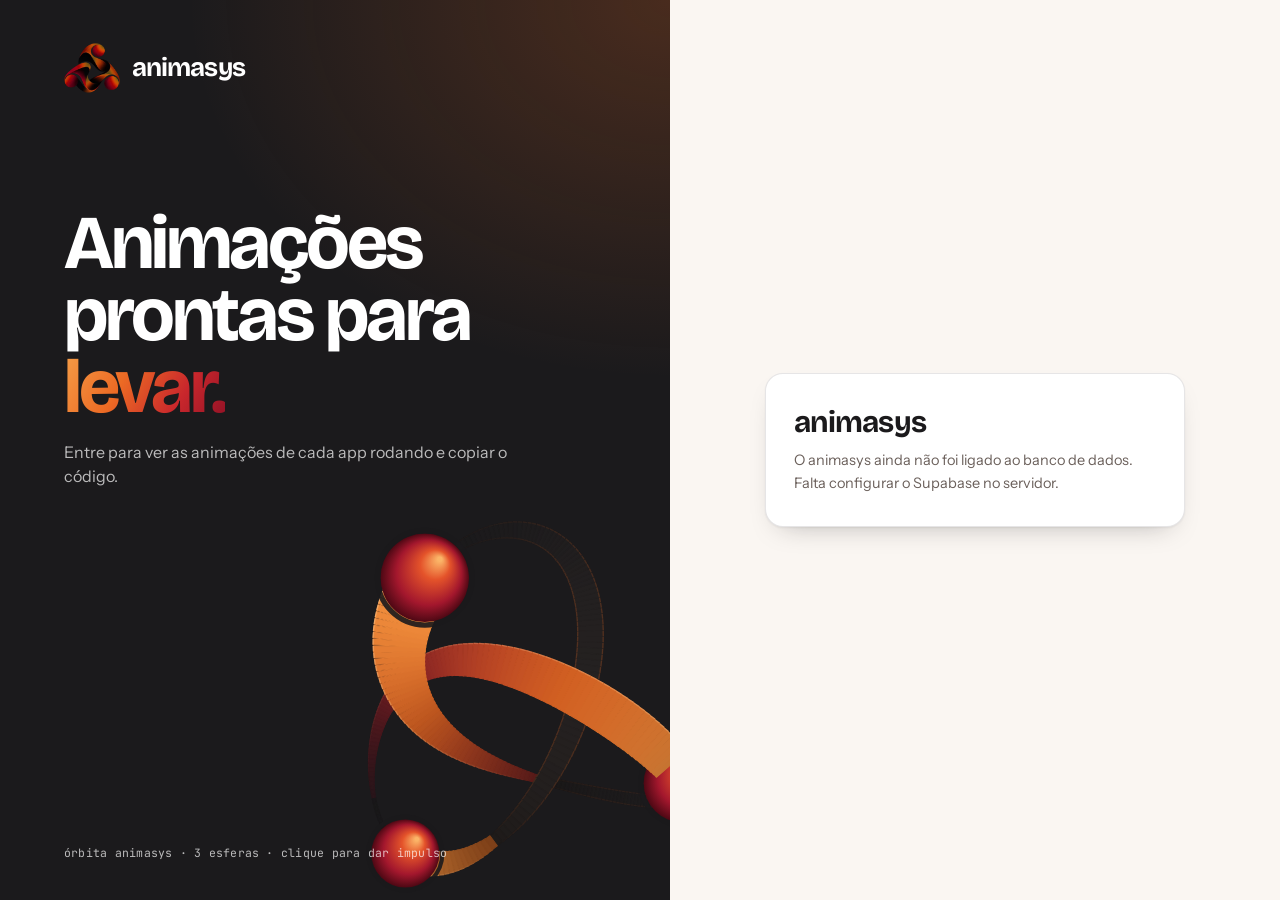
==== commit 1266bf22: "Tela de login: troca a bolinha na escada pela órbita das três esferas do logo Canvas 2D com as esfer" ====
--- a/site/index.html
+++ b/site/index.html
@@ -251,25 +251,13 @@
   .entrada-marca h1 { margin: 0; font: 700 clamp(40px, 6vw, 76px)/.95 var(--display); letter-spacing: -.04em; max-width: 9ch; }
   .entrada-marca p { margin: 16px 0 0; max-width: 42ch; color: var(--marinho-suave); font-size: 16px; }
 
-  /* cena decorativa: bolinha descendo a escada */
-  .cena-box { display: flex; flex-direction: column; gap: 12px; }
-  .cena { position: relative; width: 280px; height: 170px; max-width: 100%; }
-  .degrau { position: absolute; bottom: 0; width: 56px; background: color-mix(in srgb, var(--marinho-texto) 7%, transparent); border-top: 1.5px solid color-mix(in srgb, var(--marinho-texto) 45%, transparent); }
-  .bola { position: absolute; left: -8px; top: 0; width: 16px; height: 16px; border-radius: 50%; background: var(--esfera); animation: escada 3.6s infinite; }
-  @keyframes escada {
-    0%   { transform: translate(20px, 4px); opacity: 0; animation-timing-function: ease-out; }
-    4%   { transform: translate(20px, 4px); opacity: 1; animation-timing-function: ease-out; }
-    10%  { transform: translate(48px, -18px); animation-timing-function: ease-in; }
-    18%  { transform: translate(76px, 34px); animation-timing-function: ease-out; }
-    26%  { transform: translate(104px, 12px); animation-timing-function: ease-in; }
-    34%  { transform: translate(132px, 64px); animation-timing-function: ease-out; }
-    42%  { transform: translate(160px, 42px); animation-timing-function: ease-in; }
-    50%  { transform: translate(188px, 94px); animation-timing-function: ease-out; }
-    58%  { transform: translate(216px, 72px); animation-timing-function: ease-in; }
-    66%  { transform: translate(244px, 124px) scale(1.15, .8); }
-    70%  { transform: translate(244px, 124px); opacity: 1; }
-    86%, 100% { transform: translate(244px, 124px); opacity: 0; }
-  }
+  /* cena decorativa: órbita das três esferas do logo (canvas, script no fim da página) */
+  .entrada-marca > :not(.cena-box) { position: relative; z-index: 1; }
+  .entrada-marca { justify-content: flex-start; }
+  .entrada-marca > div:not(.cena-box) { margin-top: clamp(24px, 7vh, 80px); }
+  .cena-box { position: static; display: flex; align-items: flex-end; min-height: 40px; margin-top: auto; }
+  .orbita { position: absolute; right: -9%; bottom: -44px; width: min(72%, 58vh); aspect-ratio: 1; display: block; cursor: pointer; touch-action: manipulation; z-index: 0; }
+  .cena-legenda { position: relative; z-index: 1; }
   .cena-legenda { font: 400 11.5px var(--mono); color: var(--marinho-suave); letter-spacing: .02em; }
 
   .entrada-painel { display: grid; place-items: center; padding: 40px 20px; }
@@ -352,7 +340,7 @@
     .sessao { flex-wrap: wrap; }
     .apps { margin-top: 20px; }
   }
-  @media (prefers-reduced-motion: reduce) { .bola { animation: none; transform: translate(20px, 4px); } .girando { animation-duration: 2.4s; } }
+  @media (prefers-reduced-motion: reduce) { .girando { animation-duration: 2.4s; } }
 </style>
 <style>
   html, body { margin: 0; padding: 0; }
@@ -368,8 +356,8 @@
       <p>Entre para ver as animações de cada app rodando e copiar o código.</p>
     </div>
     <div class="cena-box" aria-hidden="true">
-      <div class="cena"><span class="degrau" style="left:0px;height:150px"></span><span class="degrau" style="left:56px;height:120px"></span><span class="degrau" style="left:112px;height:90px"></span><span class="degrau" style="left:168px;height:60px"></span><span class="degrau" style="left:224px;height:30px"></span><span class="bola"></span></div>
-      <span class="cena-legenda">bolinha descendo a escada · css</span>
+      <canvas class="orbita" id="orbita"></canvas>
+      <span class="cena-legenda">órbita animasys · 3 esferas · clique para dar impulso</span>
     </div>
   </div>
   <div class="entrada-painel">
@@ -1496,5 +1484,152 @@
   entrada();
 })();
 </script>
+<script>
+/* Órbita animasys: as três esferas do logo percorrem um nó trifólio em 3D,
+   cada uma puxando uma fita de duas faces (laranja na frente, grafite atrás).
+   Desacelera a cada volta formando o triângulo do logo; inclina com o mouse; clique dá impulso. */
+(function () {
+  var cv = document.getElementById('orbita');
+  if (!cv || !cv.getContext) return;
+  var ctx = cv.getContext('2d');
+  var REDUZIR = matchMedia('(prefers-reduced-motion: reduce)').matches;
+  var painel = cv.closest('.entrada-marca') || document.body;
+
+  var W = 0, H = 0, dpr = 1, rodando = false, visivel = false, ultimo = 0;
+  var fase = 0.6, relogio = 0, impulso = 0;
+  var incl = { x: 0, y: 0 }, alvo = { x: 0, y: 0 };
+
+  var FRENTE = [[246, 162, 74], [236, 106, 36], [201, 39, 44], [140, 15, 37]];
+  var VERSO = [[64, 56, 53], [44, 39, 38], [32, 29, 29]];
+  var FUNDO = [27, 26, 28];
+  var PASSOS = 110, RASTRO = 2.1, TRES = Math.PI * 2 / 3;
+
+  function mistura(paleta, k) {
+    var p = Math.max(0, Math.min(1, k)) * (paleta.length - 1), i = Math.min(paleta.length - 2, Math.floor(p)), f = p - i;
+    var a = paleta[i], b = paleta[i + 1];
+    return [a[0] + (b[0] - a[0]) * f, a[1] + (b[1] - a[1]) * f, a[2] + (b[2] - a[2]) * f];
+  }
+  function perto(c, k) { return [c[0] + (FUNDO[0] - c[0]) * k, c[1] + (FUNDO[1] - c[1]) * k, c[2] + (FUNDO[2] - c[2]) * k]; }
+  function lerFundo() {
+    var v = getComputedStyle(painel).getPropertyValue('--marinho').trim(), m = /^#?([0-9a-f]{6})$/i.exec(v);
+    if (m) { var n = parseInt(m[1], 16); FUNDO = [n >> 16, (n >> 8) & 255, n & 255]; }
+  }
+  function rgba(c, a) { return 'rgba(' + (c[0] | 0) + ',' + (c[1] | 0) + ',' + (c[2] | 0) + ',' + a.toFixed(3) + ')'; }
+
+  // nó trifólio: as três esferas, a 120° umas das outras, sempre formam um triângulo
+  function no(u) { return [Math.sin(u) + 2 * Math.sin(2 * u), Math.cos(u) - 2 * Math.cos(2 * u), -1.15 * Math.sin(3 * u)]; }
+  function girar(p, ax, ay) {
+    var c = Math.cos(ax), s = Math.sin(ax), y = p[1] * c - p[2] * s, z = p[1] * s + p[2] * c;
+    var c2 = Math.cos(ay), s2 = Math.sin(ay);
+    return [p[0] * c2 + z * s2, y, -p[0] * s2 + z * c2];
+  }
+  function projetar(p, esc) { var k = 9 / (9 + p[2]); return { x: W / 2 + p[0] * esc * k, y: H / 2 + p[1] * esc * k, k: k, z: p[2] }; }
+
+  // ocupa o espaço livre abaixo do título, sem invadir o texto
+  var texto = painel.querySelector('h1') ? painel.querySelector('h1').parentNode : null;
+  function posicionar() {
+    if (!texto) return;
+    var pr = painel.getBoundingClientRect(), tb = texto.getBoundingClientRect();
+    var livre = pr.bottom - tb.bottom - 12 + 44;
+    cv.style.width = Math.round(Math.max(240, Math.min(pr.width * 0.78, livre))) + 'px';
+  }
+  function medir() {
+    posicionar();
+    var r = cv.getBoundingClientRect();
+    dpr = Math.min(2, window.devicePixelRatio || 1);
+    W = r.width; H = r.height;
+    cv.width = Math.max(1, Math.round(W * dpr)); cv.height = Math.max(1, Math.round(H * dpr));
+    ctx.setTransform(dpr, 0, 0, dpr, 0, 0);
+  }
+
+  function desenhar() {
+    if (!W || !H) return;
+    ctx.clearRect(0, 0, W, H);
+    var esc = Math.min(W, H) / 7.3;
+    var ax = 0.42 + incl.y + 0.12 * Math.sin(relogio * 0.27);
+    var ay = relogio * 0.1 + incl.x;
+
+    // guia: o caminho inteiro, bem fraco, como um traçado técnico
+    ctx.beginPath();
+    for (var g = 0; g <= 240; g++) {
+      var pg = projetar(girar(no(g / 240 * Math.PI * 2), ax, ay), esc);
+      g ? ctx.lineTo(pg.x, pg.y) : ctx.moveTo(pg.x, pg.y);
+    }
+    ctx.setLineDash([1.5, 7]); ctx.lineWidth = 1; ctx.strokeStyle = 'rgba(246,239,233,0.10)'; ctx.stroke(); ctx.setLineDash([]);
+
+    var pecas = [];
+    for (var e = 0; e < 3; e++) {
+      var base = fase + e * TRES, pts = [];
+      for (var i = 0; i <= PASSOS; i++) {
+        var u = base - i / PASSOS * RASTRO;
+        pts.push({ p: projetar(girar(no(u), ax, ay), esc), u: u });
+      }
+      for (i = 0; i < PASSOS; i++) {
+        var a = pts[i].p, b = pts[i + 1].p;
+        var dx = b.x - a.x, dy = b.y - a.y, len = Math.hypot(dx, dy) || 1, nx = -dy / len, ny = dx / len;
+        var cauda = i / PASSOS, largura = esc * 0.4 * Math.pow(1 - cauda, 0.7);
+        var torcao = Math.cos(pts[i].u * 1.5 + e * 2.1);                 // a fita gira em torno de si
+        var wa = largura * a.k * (0.28 + 0.72 * Math.abs(torcao)), wb = wa * (1 - 1 / PASSOS);
+        var cor = torcao >= 0 ? mistura(FRENTE, cauda * 1.1 + 0.05) : mistura(VERSO, cauda);
+        var luz = 0.55 + 0.45 * Math.abs(torcao);
+        pecas.push({
+          z: (a.z + b.z) / 2, tipo: 0, verso: torcao < 0, borda: rgba(torcao < 0 ? [236, 106, 36] : [255, 206, 150], (torcao < 0 ? 0.75 : 0.5) * Math.pow(1 - cauda, 1.4) * Math.abs(torcao)), q: [a.x + nx * wa, a.y + ny * wa, b.x + nx * wb, b.y + ny * wb, b.x - nx * wb, b.y - ny * wb, a.x - nx * wa, a.y - ny * wa],
+          cor: rgba(perto([cor[0] * luz, cor[1] * luz, cor[2] * luz], Math.pow(cauda, 1.6) * 0.95), 1)
+        });
+      }
+      var cab = pts[0].p;
+      pecas.push({ z: cab.z - 0.35, tipo: 1, x: cab.x, y: cab.y, r: esc * 0.58 * cab.k });
+    }
+    pecas.sort(function (m, n) { return n.z - m.z; });   // do fundo para a frente
+
+    for (var j = 0; j < pecas.length; j++) {
+      var o = pecas[j];
+      if (o.tipo === 0) {
+        ctx.beginPath(); ctx.moveTo(o.q[0], o.q[1]); ctx.lineTo(o.q[2], o.q[3]); ctx.lineTo(o.q[4], o.q[5]); ctx.lineTo(o.q[6], o.q[7]); ctx.closePath();
+        ctx.fillStyle = o.cor; ctx.fill(); ctx.strokeStyle = o.cor; ctx.lineWidth = 1.1; ctx.lineJoin = 'round'; ctx.stroke();
+        // contorno: brilho laranja na borda da face grafite, reflexo claro na face laranja
+        ctx.beginPath(); ctx.moveTo(o.q[0], o.q[1]); ctx.lineTo(o.q[2], o.q[3]);
+        if (o.verso) { ctx.moveTo(o.q[4], o.q[5]); ctx.lineTo(o.q[6], o.q[7]); }
+        ctx.strokeStyle = o.borda; ctx.lineWidth = 1.4; ctx.stroke();
+      } else {
+        var gr = ctx.createRadialGradient(o.x + o.r * 0.34, o.y - o.r * 0.42, o.r * 0.05, o.x, o.y, o.r);
+        gr.addColorStop(0, '#fbb467'); gr.addColorStop(0.3, '#e4532a'); gr.addColorStop(0.72, '#a3172d'); gr.addColorStop(1, '#4e0814');
+        ctx.beginPath(); ctx.arc(o.x, o.y, o.r, 0, Math.PI * 2); ctx.fillStyle = gr; ctx.fill();
+        ctx.beginPath(); ctx.arc(o.x, o.y, o.r + 3, 0, Math.PI * 2); ctx.strokeStyle = rgba(FUNDO, 0.9); ctx.lineWidth = Math.max(2, o.r * 0.12); ctx.stroke();
+      }
+    }
+  }
+
+  function quadro(agora) {
+    if (!rodando) return;
+    var dt = Math.min(0.05, (agora - (ultimo || agora)) / 1000); ultimo = agora;
+    relogio += dt;
+    var ciclo = (relogio % 7.5) / 7.5;                         // a cada 7,5 s quase para (pose do logo)
+    var vel = 0.08 + 0.92 * Math.pow(Math.sin(Math.PI * ciclo), 2);
+    fase += dt * (0.62 * vel + impulso);
+    impulso *= Math.exp(-dt * 1.8);
+    incl.x += (alvo.x - incl.x) * Math.min(1, dt * 3.5);
+    incl.y += (alvo.y - incl.y) * Math.min(1, dt * 3.5);
+    desenhar();
+    requestAnimationFrame(quadro);
+  }
+  function ligar() { if (rodando || REDUZIR || !visivel) return; rodando = true; ultimo = 0; requestAnimationFrame(quadro); }
+  function desligar() { rodando = false; }
+
+  painel.addEventListener('pointermove', function (ev) {
+    var r = painel.getBoundingClientRect();
+    alvo.x = ((ev.clientX - r.left) / r.width - 0.5) * 0.9;
+    alvo.y = ((ev.clientY - r.top) / r.height - 0.5) * 0.6;
+  });
+  painel.addEventListener('pointerleave', function () { alvo.x = 0; alvo.y = 0; });
+  cv.addEventListener('click', function () { if (!REDUZIR) impulso = Math.min(impulso + 3.2, 6); });
+
+  new ResizeObserver(function () { medir(); desenhar(); }).observe(painel);
+  new IntersectionObserver(function (es) { visivel = es[0].isIntersecting; visivel ? ligar() : desligar(); }).observe(cv);
+  document.addEventListener('visibilitychange', function () { document.hidden ? desligar() : ligar(); });
+  lerFundo(); medir(); desenhar();
+  matchMedia('(prefers-color-scheme: dark)').addEventListener('change', function () { lerFundo(); desenhar(); });
+})();
+</script>
 </body>
 </html>
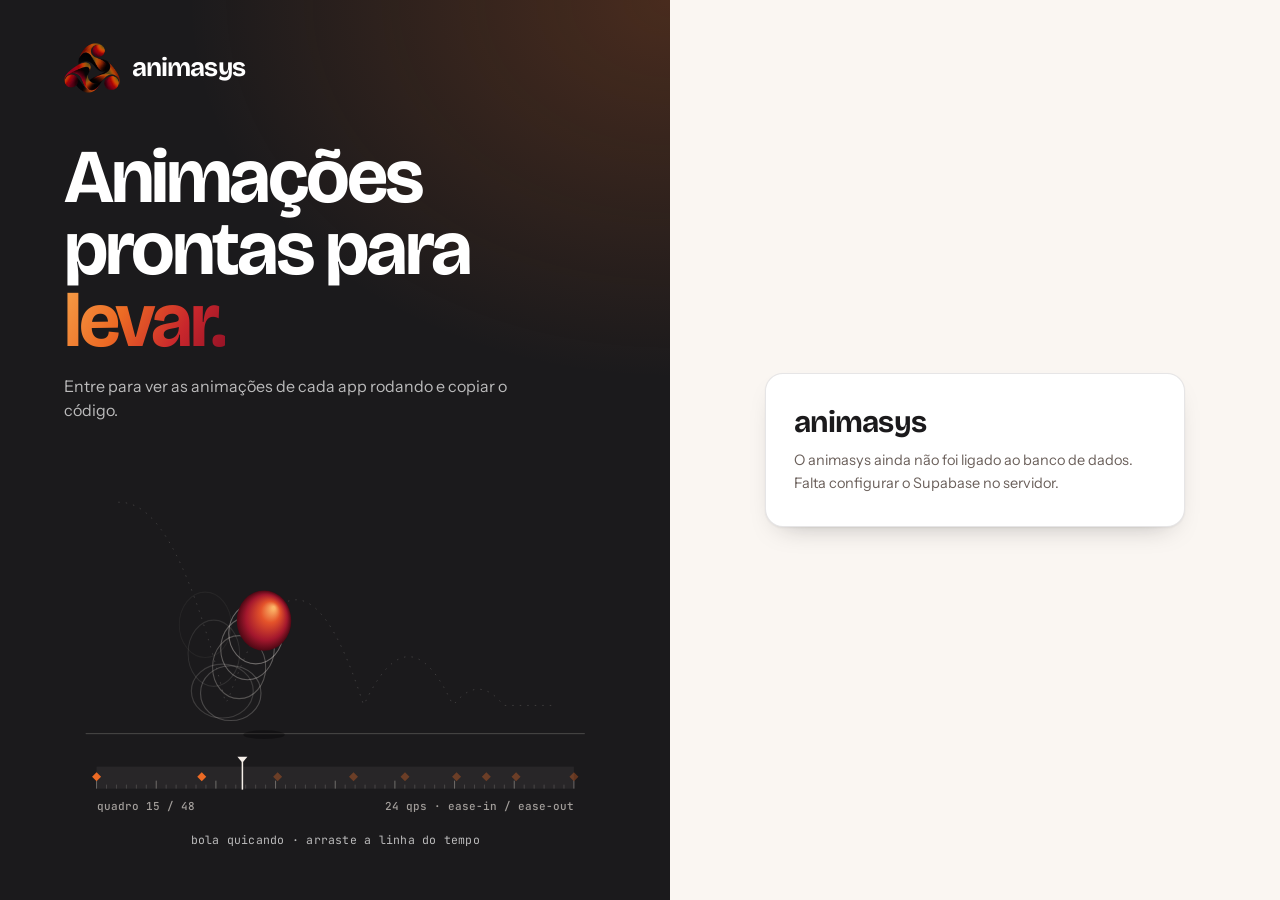
==== commit 393e51ea: "Tela de login: troca a órbita por uma bola quicando centralizada Exercício clássico de animação com " ====
--- a/site/index.html
+++ b/site/index.html
@@ -252,13 +252,12 @@
   .entrada-marca p { margin: 16px 0 0; max-width: 42ch; color: var(--marinho-suave); font-size: 16px; }
 
   /* cena decorativa: órbita das três esferas do logo (canvas, script no fim da página) */
-  .entrada-marca > :not(.cena-box) { position: relative; z-index: 1; }
-  .entrada-marca { justify-content: flex-start; }
-  .entrada-marca > div:not(.cena-box) { margin-top: clamp(24px, 7vh, 80px); }
-  .cena-box { position: static; display: flex; align-items: flex-end; min-height: 40px; margin-top: auto; }
-  .orbita { position: absolute; right: -9%; bottom: -44px; width: min(72%, 58vh); aspect-ratio: 1; display: block; cursor: pointer; touch-action: manipulation; z-index: 0; }
-  .cena-legenda { position: relative; z-index: 1; }
-  .cena-legenda { font: 400 11.5px var(--mono); color: var(--marinho-suave); letter-spacing: .02em; }
+  .entrada-marca { justify-content: flex-start; gap: 0; }
+  .entrada-marca > div:not(.cena-box) { margin-top: clamp(20px, 5vh, 56px); }
+  .cena-box { flex: 1; min-height: 240px; display: flex; flex-direction: column; align-items: center; justify-content: center; gap: 10px; padding-top: 24px; }
+  .quique { width: min(100%, 640px, calc((100vh - 480px) * 1.5)); aspect-ratio: 3 / 2; display: block; cursor: grab; touch-action: none; }
+  .quique:active { cursor: grabbing; }
+  .cena-legenda { text-align: center; font: 400 11.5px var(--mono); color: var(--marinho-suave); letter-spacing: .02em; }
 
   .entrada-painel { display: grid; place-items: center; padding: 40px 20px; }
   .entrada-cartao { width: min(420px, 100%); background: var(--cartao); border: 1px solid var(--linha); border-radius: 18px; box-shadow: var(--sombra); padding: 32px 28px; }
@@ -356,8 +355,8 @@
       <p>Entre para ver as animações de cada app rodando e copiar o código.</p>
     </div>
     <div class="cena-box" aria-hidden="true">
-      <canvas class="orbita" id="orbita"></canvas>
-      <span class="cena-legenda">órbita animasys · 3 esferas · clique para dar impulso</span>
+      <canvas class="quique" id="quique"></canvas>
+      <span class="cena-legenda">bola quicando · arraste a linha do tempo</span>
     </div>
   </div>
   <div class="entrada-painel">
@@ -1485,150 +1484,144 @@
 })();
 </script>
 <script>
-/* Órbita animasys: as três esferas do logo percorrem um nó trifólio em 3D,
-   cada uma puxando uma fita de duas faces (laranja na frente, grafite atrás).
-   Desacelera a cada volta formando o triângulo do logo; inclina com o mouse; clique dá impulso. */
+/* Bola quicando: o exercício clássico de animação, com a esfera do logo.
+   Achata no impacto, estica na queda, deixa o rastro dos quadros anteriores
+   e roda sobre uma linha do tempo de 48 quadros que dá para arrastar. */
 (function () {
-  var cv = document.getElementById('orbita');
+  var cv = document.getElementById('quique');
   if (!cv || !cv.getContext) return;
   var ctx = cv.getContext('2d');
   var REDUZIR = matchMedia('(prefers-reduced-motion: reduce)').matches;
-  var painel = cv.closest('.entrada-marca') || document.body;
-
-  var W = 0, H = 0, dpr = 1, rodando = false, visivel = false, ultimo = 0;
-  var fase = 0.6, relogio = 0, impulso = 0;
-  var incl = { x: 0, y: 0 }, alvo = { x: 0, y: 0 };
-
-  var FRENTE = [[246, 162, 74], [236, 106, 36], [201, 39, 44], [140, 15, 37]];
-  var VERSO = [[64, 56, 53], [44, 39, 38], [32, 29, 29]];
-  var FUNDO = [27, 26, 28];
-  var PASSOS = 110, RASTRO = 2.1, TRES = Math.PI * 2 / 3;
-
-  function mistura(paleta, k) {
-    var p = Math.max(0, Math.min(1, k)) * (paleta.length - 1), i = Math.min(paleta.length - 2, Math.floor(p)), f = p - i;
-    var a = paleta[i], b = paleta[i + 1];
-    return [a[0] + (b[0] - a[0]) * f, a[1] + (b[1] - a[1]) * f, a[2] + (b[2] - a[2]) * f];
-  }
-  function perto(c, k) { return [c[0] + (FUNDO[0] - c[0]) * k, c[1] + (FUNDO[1] - c[1]) * k, c[2] + (FUNDO[2] - c[2]) * k]; }
-  function lerFundo() {
-    var v = getComputedStyle(painel).getPropertyValue('--marinho').trim(), m = /^#?([0-9a-f]{6})$/i.exec(v);
-    if (m) { var n = parseInt(m[1], 16); FUNDO = [n >> 16, (n >> 8) & 255, n & 255]; }
-  }
-  function rgba(c, a) { return 'rgba(' + (c[0] | 0) + ',' + (c[1] | 0) + ',' + (c[2] | 0) + ',' + a.toFixed(3) + ')'; }
-
-  // nó trifólio: as três esferas, a 120° umas das outras, sempre formam um triângulo
-  function no(u) { return [Math.sin(u) + 2 * Math.sin(2 * u), Math.cos(u) - 2 * Math.cos(2 * u), -1.15 * Math.sin(3 * u)]; }
-  function girar(p, ax, ay) {
-    var c = Math.cos(ax), s = Math.sin(ax), y = p[1] * c - p[2] * s, z = p[1] * s + p[2] * c;
-    var c2 = Math.cos(ay), s2 = Math.sin(ay);
-    return [p[0] * c2 + z * s2, y, -p[0] * s2 + z * c2];
-  }
-  function projetar(p, esc) { var k = 9 / (9 + p[2]); return { x: W / 2 + p[0] * esc * k, y: H / 2 + p[1] * esc * k, k: k, z: p[2] }; }
-
-  // ocupa o espaço livre abaixo do título, sem invadir o texto
-  var texto = painel.querySelector('h1') ? painel.querySelector('h1').parentNode : null;
-  function posicionar() {
-    if (!texto) return;
-    var pr = painel.getBoundingClientRect(), tb = texto.getBoundingClientRect();
-    var livre = pr.bottom - tb.bottom - 12 + 44;
-    cv.style.width = Math.round(Math.max(240, Math.min(pr.width * 0.78, livre))) + 'px';
-  }
+  var W = 0, H = 0, rodando = false, visivel = false, ultimo = 0, arrastando = false;
+  var DUR = 3.6, QUADROS = 48, t = REDUZIR ? 1.15 : 0;
+
+  // alturas de cada trecho (0 a 1) e duração proporcional à raiz da altura, como na física
+  var ARCOS = [{ h: 1, d: 1, queda: true }, { h: 0.52, d: 2 * Math.sqrt(0.52) }, { h: 0.24, d: 2 * Math.sqrt(0.24) }, { h: 0.08, d: 2 * Math.sqrt(0.08) }];
+  var ROLAR = 0.55, TOTAL = ARCOS.reduce(function (s, a) { return s + a.d; }, 0) + ROLAR;
+  var impactos = [], chaves = [], acc = 0;
+  chaves.push(0);
+  ARCOS.forEach(function (a, i) { if (!a.queda) chaves.push((acc + a.d / 2) / TOTAL); acc += a.d; impactos.push(acc / TOTAL); chaves.push(acc / TOTAL); });
+  chaves.push(1);
+
+  // estado da bola num instante (0..1 do ciclo)
+  function estado(f) {
+    var u = f * TOTAL, a0 = 0, h = 0, vel = 0;
+    for (var i = 0; i < ARCOS.length; i++) {
+      var a = ARCOS[i];
+      if (u <= a0 + a.d) {
+        var x = u - a0;
+        if (a.queda) { h = 1 - x * x; vel = -2 * x; }
+        else { var m = a.d / 2, k = (x - m) / m; h = a.h * (1 - k * k); vel = -2 * a.h * k / m; }
+        break;
+      }
+      a0 += a.d;
+    }
+    // achatamento perto de cada impacto
+    var achata = 0;
+    impactos.forEach(function (p) { var dd = Math.abs(f - p) * TOTAL; if (dd < 0.07) achata = Math.max(achata, 1 - dd / 0.07); });
+    var forca = impactos.reduce(function (s, p, j) { return Math.abs(f - p) * TOTAL < 0.07 ? [0.34, 0.24, 0.14, 0.06][j] : s; }, 0);
+    var estica = Math.min(0.22, Math.abs(vel) * 0.1) * (1 - achata);
+    return { x: 0.1 + 0.8 * Math.pow(f, 0.92), h: Math.max(0, h), sx: 1 + achata * forca - estica * 0.5, sy: 1 - achata * forca + estica };
+  }
+
   function medir() {
-    posicionar();
-    var r = cv.getBoundingClientRect();
-    dpr = Math.min(2, window.devicePixelRatio || 1);
+    var r = cv.getBoundingClientRect(), dpr = Math.min(2, window.devicePixelRatio || 1);
     W = r.width; H = r.height;
     cv.width = Math.max(1, Math.round(W * dpr)); cv.height = Math.max(1, Math.round(H * dpr));
     ctx.setTransform(dpr, 0, 0, dpr, 0, 0);
   }
 
+  function bola(x, y, r, sx, sy, alfa, contorno) {
+    ctx.save();
+    ctx.translate(x, y + r * (1 - sy));             // apoia a base no chão ao achatar
+    ctx.scale(sx, sy);
+    ctx.beginPath(); ctx.arc(0, 0, r, 0, Math.PI * 2);
+    if (contorno) { ctx.strokeStyle = 'rgba(246,239,233,' + alfa.toFixed(3) + ')'; ctx.lineWidth = 1.2 / Math.max(sx, sy); ctx.stroke(); }
+    else {
+      var g = ctx.createRadialGradient(r * 0.35, -r * 0.42, r * 0.05, 0, 0, r);
+      g.addColorStop(0, '#fbb467'); g.addColorStop(0.32, '#e4532a'); g.addColorStop(0.74, '#a3172d'); g.addColorStop(1, '#4e0814');
+      ctx.globalAlpha = alfa; ctx.fillStyle = g; ctx.fill();
+    }
+    ctx.restore();
+  }
+
   function desenhar() {
     if (!W || !H) return;
     ctx.clearRect(0, 0, W, H);
-    var esc = Math.min(W, H) / 7.3;
-    var ax = 0.42 + incl.y + 0.12 * Math.sin(relogio * 0.27);
-    var ay = relogio * 0.1 + incl.x;
-
-    // guia: o caminho inteiro, bem fraco, como um traçado técnico
+    var linhaTempo = H - 58, chao = linhaTempo - 30, topo = 14, r = Math.max(12, Math.min(W, H) * 0.078);
+    var alcance = chao - topo - 2 * r, f = t / DUR;
+    var X = function (e) { return e.x * W; }, Y = function (e) { return chao - r - e.h * alcance; };
+
+    // trajetória completa, pontilhada
     ctx.beginPath();
-    for (var g = 0; g <= 240; g++) {
-      var pg = projetar(girar(no(g / 240 * Math.PI * 2), ax, ay), esc);
-      g ? ctx.lineTo(pg.x, pg.y) : ctx.moveTo(pg.x, pg.y);
+    for (var i = 0; i <= 160; i++) { var e0 = estado(i / 160); i ? ctx.lineTo(X(e0), Y(e0)) : ctx.moveTo(X(e0), Y(e0)); }
+    ctx.setLineDash([1.5, 6]); ctx.strokeStyle = 'rgba(246,239,233,0.16)'; ctx.lineWidth = 1; ctx.stroke(); ctx.setLineDash([]);
+
+    // chão
+    ctx.beginPath(); ctx.moveTo(W * 0.04, chao); ctx.lineTo(W * 0.96, chao); ctx.strokeStyle = 'rgba(246,239,233,0.22)'; ctx.stroke();
+
+    var e = estado(f), sumir = Math.min(1, f / 0.03, (1 - f) / 0.06);
+    // sombra no chão
+    var s = 1 - e.h * 0.75;
+    ctx.beginPath(); ctx.ellipse(X(e), chao + 1, r * 1.1 * s * e.sx, r * 0.22 * s, 0, 0, Math.PI * 2);
+    ctx.fillStyle = 'rgba(0,0,0,' + (0.45 * s * sumir).toFixed(3) + ')'; ctx.fill();
+
+    // rastro dos quadros anteriores (onion skin)
+    for (var k = 7; k >= 1; k--) {
+      var fk = f - k * (1 / QUADROS) * 0.9;
+      if (fk < 0) continue;
+      var ek = estado(fk);
+      bola(X(ek), Y(ek), r, ek.sx, ek.sy, 0.42 * (1 - k / 8) * sumir, true);
     }
-    ctx.setLineDash([1.5, 7]); ctx.lineWidth = 1; ctx.strokeStyle = 'rgba(246,239,233,0.10)'; ctx.stroke(); ctx.setLineDash([]);
-
-    var pecas = [];
-    for (var e = 0; e < 3; e++) {
-      var base = fase + e * TRES, pts = [];
-      for (var i = 0; i <= PASSOS; i++) {
-        var u = base - i / PASSOS * RASTRO;
-        pts.push({ p: projetar(girar(no(u), ax, ay), esc), u: u });
-      }
-      for (i = 0; i < PASSOS; i++) {
-        var a = pts[i].p, b = pts[i + 1].p;
-        var dx = b.x - a.x, dy = b.y - a.y, len = Math.hypot(dx, dy) || 1, nx = -dy / len, ny = dx / len;
-        var cauda = i / PASSOS, largura = esc * 0.4 * Math.pow(1 - cauda, 0.7);
-        var torcao = Math.cos(pts[i].u * 1.5 + e * 2.1);                 // a fita gira em torno de si
-        var wa = largura * a.k * (0.28 + 0.72 * Math.abs(torcao)), wb = wa * (1 - 1 / PASSOS);
-        var cor = torcao >= 0 ? mistura(FRENTE, cauda * 1.1 + 0.05) : mistura(VERSO, cauda);
-        var luz = 0.55 + 0.45 * Math.abs(torcao);
-        pecas.push({
-          z: (a.z + b.z) / 2, tipo: 0, verso: torcao < 0, borda: rgba(torcao < 0 ? [236, 106, 36] : [255, 206, 150], (torcao < 0 ? 0.75 : 0.5) * Math.pow(1 - cauda, 1.4) * Math.abs(torcao)), q: [a.x + nx * wa, a.y + ny * wa, b.x + nx * wb, b.y + ny * wb, b.x - nx * wb, b.y - ny * wb, a.x - nx * wa, a.y - ny * wa],
-          cor: rgba(perto([cor[0] * luz, cor[1] * luz, cor[2] * luz], Math.pow(cauda, 1.6) * 0.95), 1)
-        });
-      }
-      var cab = pts[0].p;
-      pecas.push({ z: cab.z - 0.35, tipo: 1, x: cab.x, y: cab.y, r: esc * 0.58 * cab.k });
+    bola(X(e), Y(e), r, e.sx, e.sy, sumir, false);
+
+    // linha do tempo
+    var x0 = W * 0.06, x1 = W * 0.94, ly = linhaTempo + 14;
+    ctx.fillStyle = 'rgba(246,239,233,0.06)'; ctx.fillRect(x0, ly - 11, x1 - x0, 22);
+    for (var q = 0; q <= QUADROS; q++) {
+      var qx = x0 + (x1 - x0) * q / QUADROS, alto = q % 6 === 0;
+      ctx.beginPath(); ctx.moveTo(qx, ly + 11); ctx.lineTo(qx, ly + 11 - (alto ? 8 : 4));
+      ctx.strokeStyle = 'rgba(246,239,233,' + (alto ? 0.35 : 0.16) + ')'; ctx.stroke();
     }
-    pecas.sort(function (m, n) { return n.z - m.z; });   // do fundo para a frente
-
-    for (var j = 0; j < pecas.length; j++) {
-      var o = pecas[j];
-      if (o.tipo === 0) {
-        ctx.beginPath(); ctx.moveTo(o.q[0], o.q[1]); ctx.lineTo(o.q[2], o.q[3]); ctx.lineTo(o.q[4], o.q[5]); ctx.lineTo(o.q[6], o.q[7]); ctx.closePath();
-        ctx.fillStyle = o.cor; ctx.fill(); ctx.strokeStyle = o.cor; ctx.lineWidth = 1.1; ctx.lineJoin = 'round'; ctx.stroke();
-        // contorno: brilho laranja na borda da face grafite, reflexo claro na face laranja
-        ctx.beginPath(); ctx.moveTo(o.q[0], o.q[1]); ctx.lineTo(o.q[2], o.q[3]);
-        if (o.verso) { ctx.moveTo(o.q[4], o.q[5]); ctx.lineTo(o.q[6], o.q[7]); }
-        ctx.strokeStyle = o.borda; ctx.lineWidth = 1.4; ctx.stroke();
-      } else {
-        var gr = ctx.createRadialGradient(o.x + o.r * 0.34, o.y - o.r * 0.42, o.r * 0.05, o.x, o.y, o.r);
-        gr.addColorStop(0, '#fbb467'); gr.addColorStop(0.3, '#e4532a'); gr.addColorStop(0.72, '#a3172d'); gr.addColorStop(1, '#4e0814');
-        ctx.beginPath(); ctx.arc(o.x, o.y, o.r, 0, Math.PI * 2); ctx.fillStyle = gr; ctx.fill();
-        ctx.beginPath(); ctx.arc(o.x, o.y, o.r + 3, 0, Math.PI * 2); ctx.strokeStyle = rgba(FUNDO, 0.9); ctx.lineWidth = Math.max(2, o.r * 0.12); ctx.stroke();
-      }
-    }
+    chaves.forEach(function (c) {                    // quadros-chave: topos e impactos
+      var cx = x0 + (x1 - x0) * c, lado = 4.5;
+      ctx.beginPath(); ctx.moveTo(cx, ly - lado - 1); ctx.lineTo(cx + lado, ly - 1); ctx.lineTo(cx, ly + lado - 1); ctx.lineTo(cx - lado, ly - 1); ctx.closePath();
+      ctx.fillStyle = f >= c - 0.004 ? '#ec6a24' : 'rgba(236,106,36,0.35)'; ctx.fill();
+    });
+    var px = x0 + (x1 - x0) * f;                     // cursor
+    ctx.beginPath(); ctx.moveTo(px, ly - 16); ctx.lineTo(px, ly + 12); ctx.strokeStyle = '#f6efe9'; ctx.lineWidth = 1.5; ctx.stroke(); ctx.lineWidth = 1;
+    ctx.beginPath(); ctx.moveTo(px - 5, ly - 21); ctx.lineTo(px + 5, ly - 21); ctx.lineTo(px, ly - 15); ctx.closePath(); ctx.fillStyle = '#f6efe9'; ctx.fill();
+
+    ctx.font = '500 11px "JetBrains Mono", ui-monospace, monospace'; ctx.fillStyle = 'rgba(246,239,233,0.62)';
+    ctx.textAlign = 'left'; ctx.fillText('quadro ' + String(Math.min(QUADROS, Math.round(f * QUADROS))).padStart(2, '0') + ' / ' + QUADROS, x0, ly + 32);
+    ctx.textAlign = 'right'; ctx.fillText(arrastando ? 'arrastando' : '24 qps · ease-in / ease-out', x1, ly + 32);
   }
 
   function quadro(agora) {
     if (!rodando) return;
     var dt = Math.min(0.05, (agora - (ultimo || agora)) / 1000); ultimo = agora;
-    relogio += dt;
-    var ciclo = (relogio % 7.5) / 7.5;                         // a cada 7,5 s quase para (pose do logo)
-    var vel = 0.08 + 0.92 * Math.pow(Math.sin(Math.PI * ciclo), 2);
-    fase += dt * (0.62 * vel + impulso);
-    impulso *= Math.exp(-dt * 1.8);
-    incl.x += (alvo.x - incl.x) * Math.min(1, dt * 3.5);
-    incl.y += (alvo.y - incl.y) * Math.min(1, dt * 3.5);
+    if (!arrastando) { t += dt; if (t > DUR + 0.5) t = 0; }
     desenhar();
     requestAnimationFrame(quadro);
   }
   function ligar() { if (rodando || REDUZIR || !visivel) return; rodando = true; ultimo = 0; requestAnimationFrame(quadro); }
   function desligar() { rodando = false; }
 
-  painel.addEventListener('pointermove', function (ev) {
-    var r = painel.getBoundingClientRect();
-    alvo.x = ((ev.clientX - r.left) / r.width - 0.5) * 0.9;
-    alvo.y = ((ev.clientY - r.top) / r.height - 0.5) * 0.6;
-  });
-  painel.addEventListener('pointerleave', function () { alvo.x = 0; alvo.y = 0; });
-  cv.addEventListener('click', function () { if (!REDUZIR) impulso = Math.min(impulso + 3.2, 6); });
-
-  new ResizeObserver(function () { medir(); desenhar(); }).observe(painel);
+  // arrastar na linha do tempo (ou em qualquer ponto da cena) controla o quadro
+  function irPara(ev) {
+    var r = cv.getBoundingClientRect(), x0 = r.width * 0.06, x1 = r.width * 0.94;
+    t = Math.max(0, Math.min(1, (ev.clientX - r.left - x0) / (x1 - x0))) * DUR;
+    desenhar();
+  }
+  cv.addEventListener('pointerdown', function (ev) { arrastando = true; cv.setPointerCapture(ev.pointerId); irPara(ev); });
+  cv.addEventListener('pointermove', function (ev) { if (arrastando) irPara(ev); });
+  ['pointerup', 'pointercancel'].forEach(function (n) { cv.addEventListener(n, function () { arrastando = false; desenhar(); }); });
+
+  new ResizeObserver(function () { medir(); desenhar(); }).observe(cv);
   new IntersectionObserver(function (es) { visivel = es[0].isIntersecting; visivel ? ligar() : desligar(); }).observe(cv);
   document.addEventListener('visibilitychange', function () { document.hidden ? desligar() : ligar(); });
-  lerFundo(); medir(); desenhar();
-  matchMedia('(prefers-color-scheme: dark)').addEventListener('change', function () { lerFundo(); desenhar(); });
+  if (document.fonts && document.fonts.ready) document.fonts.ready.then(desenhar);
+  medir(); desenhar();
 })();
 </script>
 </body>
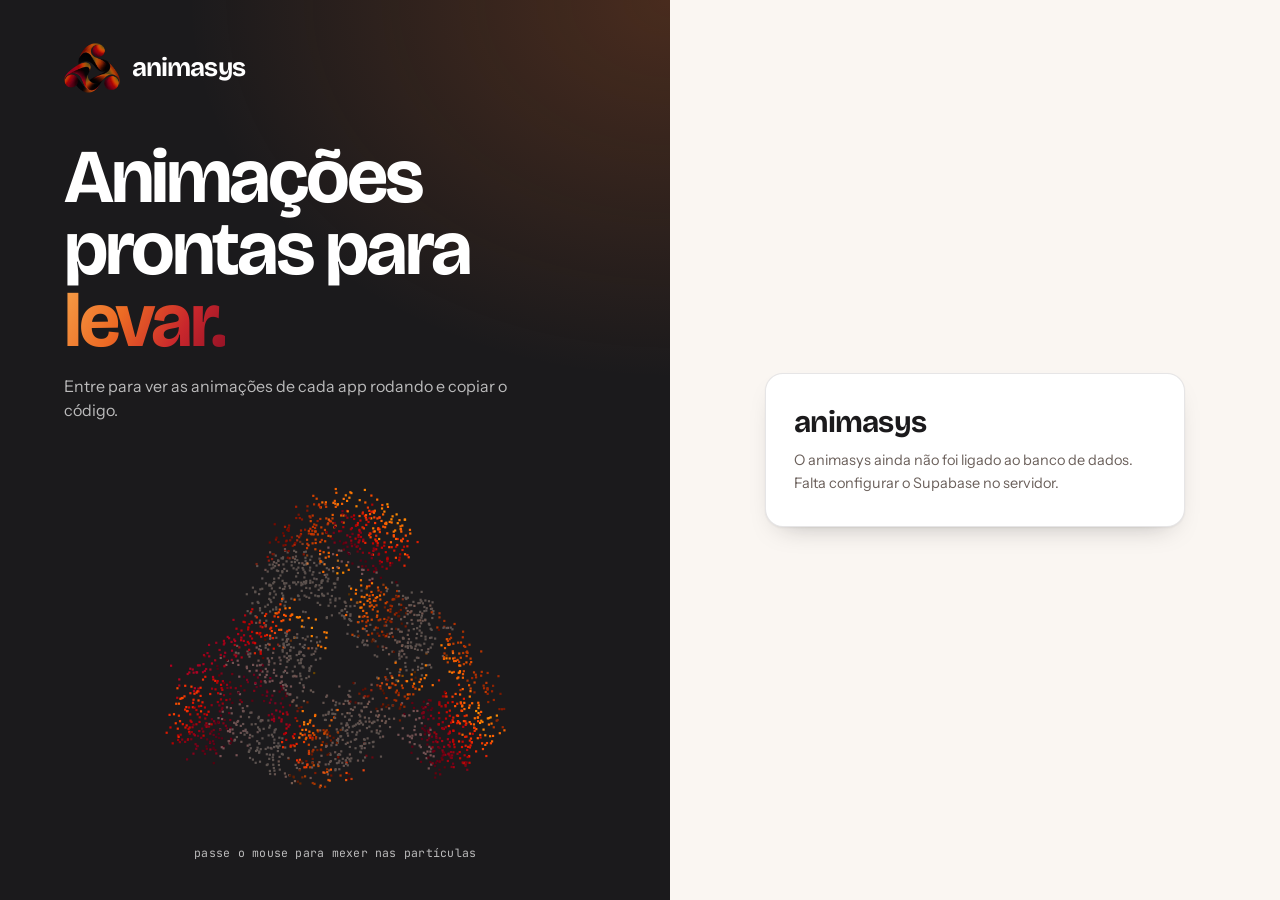
==== commit 2be6a623: "Tela de login: partículas que formam o logo e viram outra forma a cada explosão As partículas usam a" ====
--- a/site/index.html
+++ b/site/index.html
@@ -255,8 +255,9 @@
   .entrada-marca { justify-content: flex-start; gap: 0; }
   .entrada-marca > div:not(.cena-box) { margin-top: clamp(20px, 5vh, 56px); }
   .cena-box { flex: 1; min-height: 240px; display: flex; flex-direction: column; align-items: center; justify-content: center; gap: 10px; padding-top: 24px; }
-  .quique { width: min(100%, 640px, calc((100vh - 480px) * 1.5)); aspect-ratio: 3 / 2; display: block; cursor: grab; touch-action: none; }
-  .quique:active { cursor: grabbing; }
+  .entrada-marca > :not(.particulas) { position: relative; z-index: 1; }
+  .particulas { position: absolute; inset: 0; width: 100%; height: 100%; display: block; z-index: 0; pointer-events: none; }
+  .cena-area { flex: 1; width: 100%; min-height: 200px; }
   .cena-legenda { text-align: center; font: 400 11.5px var(--mono); color: var(--marinho-suave); letter-spacing: .02em; }
 
   .entrada-painel { display: grid; place-items: center; padding: 40px 20px; }
@@ -333,7 +334,7 @@
   @media (max-width: 820px) {
     .entrada { grid-template-columns: 1fr; min-height: 0; }
     .entrada-marca { padding: 28px 20px 32px; gap: 16px; }
-    .cena-box { display: none; }
+    .cena-box, .particulas { display: none; }
     .entrada-painel { padding: 24px 16px 48px; }
     .entrada-cartao { padding: 24px 20px; }
     .sessao { flex-wrap: wrap; }
@@ -349,14 +350,15 @@
 <body>
 <section class="entrada" id="entrada" aria-labelledby="entrada-titulo">
   <div class="entrada-marca">
+    <canvas class="particulas" id="particulas" aria-hidden="true"></canvas>
     <span class="marca"><span class="marca-simbolo" role="img" aria-label="Logo animasys"></span><span class="marca-nome">animasys</span></span>
     <div>
       <h1>Animações prontas para <span class="grad">levar.</span></h1>
       <p>Entre para ver as animações de cada app rodando e copiar o código.</p>
     </div>
     <div class="cena-box" aria-hidden="true">
-      <canvas class="quique" id="quique"></canvas>
-      <span class="cena-legenda">bola quicando · arraste a linha do tempo</span>
+      <div class="cena-area" id="cena-area"></div>
+      <span class="cena-legenda">passe o mouse para mexer nas partículas</span>
     </div>
   </div>
   <div class="entrada-painel">
@@ -1484,44 +1486,68 @@
 })();
 </script>
 <script>
-/* Bola quicando: o exercício clássico de animação, com a esfera do logo.
-   Achata no impacto, estica na queda, deixa o rastro dos quadros anteriores
-   e roda sobre uma linha do tempo de 48 quadros que dá para arrastar. */
+/* Partículas do login: milhares de pontos formam o logo, explodem e se juntam de novo
+   numa forma diferente a cada ciclo: logo → "animasys" → play → </> → logo…
+   O mouse empurra as partículas. Para quando a tela de login some ou a aba fica oculta. */
 (function () {
-  var cv = document.getElementById('quique');
+  var cv = document.getElementById('particulas');
   if (!cv || !cv.getContext) return;
   var ctx = cv.getContext('2d');
   var REDUZIR = matchMedia('(prefers-reduced-motion: reduce)').matches;
-  var W = 0, H = 0, rodando = false, visivel = false, ultimo = 0, arrastando = false;
-  var DUR = 3.6, QUADROS = 48, t = REDUZIR ? 1.15 : 0;
-
-  // alturas de cada trecho (0 a 1) e duração proporcional à raiz da altura, como na física
-  var ARCOS = [{ h: 1, d: 1, queda: true }, { h: 0.52, d: 2 * Math.sqrt(0.52) }, { h: 0.24, d: 2 * Math.sqrt(0.24) }, { h: 0.08, d: 2 * Math.sqrt(0.08) }];
-  var ROLAR = 0.55, TOTAL = ARCOS.reduce(function (s, a) { return s + a.d; }, 0) + ROLAR;
-  var impactos = [], chaves = [], acc = 0;
-  chaves.push(0);
-  ARCOS.forEach(function (a, i) { if (!a.queda) chaves.push((acc + a.d / 2) / TOTAL); acc += a.d; impactos.push(acc / TOTAL); chaves.push(acc / TOTAL); });
-  chaves.push(1);
-
-  // estado da bola num instante (0..1 do ciclo)
-  function estado(f) {
-    var u = f * TOTAL, a0 = 0, h = 0, vel = 0;
-    for (var i = 0; i < ARCOS.length; i++) {
-      var a = ARCOS[i];
-      if (u <= a0 + a.d) {
-        var x = u - a0;
-        if (a.queda) { h = 1 - x * x; vel = -2 * x; }
-        else { var m = a.d / 2, k = (x - m) / m; h = a.h * (1 - k * k); vel = -2 * a.h * k / m; }
-        break;
-      }
-      a0 += a.d;
+  var TOTAL = 2400, CICLO = 6800, AW = 300, AH = 200;          // amostragem numa área 3:2
+  var W = 0, H = 0, formas = [], parts = [], mouse = { x: -1e4, y: -1e4 }, area = { x: 0, y: 0, w: 0, h: 0 };
+  var caixa = document.getElementById('cena-area');
+  var inicio = 0, rodando = false, visivel = false, pronto = false;
+
+  function escurecido(r, g, b) {                                // preto do logo vira grafite, senão some no fundo
+    if (Math.max(r, g, b) < 80) return [92 + r * .4, 82 + g * .4, 78 + b * .4];
+    return [r, g, b];
+  }
+  function amostrar(desenhar) {
+    var c = document.createElement('canvas'); c.width = AW; c.height = AH;
+    var x = c.getContext('2d'); desenhar(x);
+    var d = x.getImageData(0, 0, AW, AH).data, pts = [];
+    for (var y = 0; y < AH; y += 2) for (var xx = 0; xx < AW; xx += 2) {
+      var k = (y * AW + xx) * 4;
+      if (d[k + 3] > 140) pts.push({ u: xx / AW - .5, v: y / AH - .5, c: escurecido(d[k], d[k + 1], d[k + 2]) });
     }
-    // achatamento perto de cada impacto
-    var achata = 0;
-    impactos.forEach(function (p) { var dd = Math.abs(f - p) * TOTAL; if (dd < 0.07) achata = Math.max(achata, 1 - dd / 0.07); });
-    var forca = impactos.reduce(function (s, p, j) { return Math.abs(f - p) * TOTAL < 0.07 ? [0.34, 0.24, 0.14, 0.06][j] : s; }, 0);
-    var estica = Math.min(0.22, Math.abs(vel) * 0.1) * (1 - achata);
-    return { x: 0.1 + 0.8 * Math.pow(f, 0.92), h: Math.max(0, h), sx: 1 + achata * forca - estica * 0.5, sy: 1 - achata * forca + estica };
+    // sempre TOTAL pontos: embaralha e repete/corta
+    for (var i = pts.length - 1; i > 0; i--) { var j = Math.random() * (i + 1) | 0, t = pts[i]; pts[i] = pts[j]; pts[j] = t; }
+    var saida = [];
+    for (i = 0; i < TOTAL; i++) saida.push(pts[i % Math.max(1, pts.length)]);
+    return saida;
+  }
+  function degrade(x, x0, x1) {
+    var g = x.createLinearGradient(x0, 0, x1, 0);
+    g.addColorStop(0, '#f6a24a'); g.addColorStop(.45, '#ec6a24'); g.addColorStop(1, '#c9272c');
+    return g;
+  }
+  function criarFormas(logo) {
+    formas = [
+      amostrar(function (x) { var l = AH * .96; x.drawImage(logo, (AW - l) / 2, (AH - l) / 2, l, l); }),
+      amostrar(function (x) {
+        var tam = 70;
+        x.font = '800 ' + tam + 'px "Bricolage Grotesque", "Segoe UI", system-ui, sans-serif';
+        var larg = x.measureText('animasys').width;
+        if (larg > AW * .94) { tam = Math.floor(tam * AW * .94 / larg); x.font = '800 ' + tam + 'px "Bricolage Grotesque", "Segoe UI", system-ui, sans-serif'; }   // sempre cabe
+        x.textBaseline = 'middle';
+        var a = x.measureText('anima').width, s = x.measureText('sys').width, x0 = (AW - a - s) / 2;
+        x.fillStyle = '#f6efe9'; x.fillText('anima', x0, AH / 2);
+        x.fillStyle = degrade(x, x0 + a, x0 + a + s); x.fillText('sys', x0 + a, AH / 2);
+      }),
+      amostrar(function (x) {
+        var cx = AW / 2, cy = AH / 2, r = AH * .42;
+        x.lineWidth = 10; x.strokeStyle = degrade(x, cx - r, cx + r);
+        x.beginPath(); x.arc(cx, cy, r, 0, Math.PI * 2); x.stroke();
+        x.fillStyle = '#f6efe9';
+        x.beginPath(); x.moveTo(cx - r * .32, cy - r * .48); x.lineTo(cx + r * .5, cy); x.lineTo(cx - r * .32, cy + r * .48); x.closePath(); x.fill();
+      }),
+      amostrar(function (x) {
+        x.font = '500 104px "JetBrains Mono", ui-monospace, monospace';
+        x.textAlign = 'center'; x.textBaseline = 'middle';
+        x.fillStyle = degrade(x, AW * .2, AW * .8); x.fillText('</>', AW / 2, AH / 2 + 4);
+      })
+    ];
   }
 
   function medir() {
@@ -1529,99 +1555,73 @@
     W = r.width; H = r.height;
     cv.width = Math.max(1, Math.round(W * dpr)); cv.height = Math.max(1, Math.round(H * dpr));
     ctx.setTransform(dpr, 0, 0, dpr, 0, 0);
-  }
-
-  function bola(x, y, r, sx, sy, alfa, contorno) {
-    ctx.save();
-    ctx.translate(x, y + r * (1 - sy));             // apoia a base no chão ao achatar
-    ctx.scale(sx, sy);
-    ctx.beginPath(); ctx.arc(0, 0, r, 0, Math.PI * 2);
-    if (contorno) { ctx.strokeStyle = 'rgba(246,239,233,' + alfa.toFixed(3) + ')'; ctx.lineWidth = 1.2 / Math.max(sx, sy); ctx.stroke(); }
-    else {
-      var g = ctx.createRadialGradient(r * 0.35, -r * 0.42, r * 0.05, 0, 0, r);
-      g.addColorStop(0, '#fbb467'); g.addColorStop(0.32, '#e4532a'); g.addColorStop(0.74, '#a3172d'); g.addColorStop(1, '#4e0814');
-      ctx.globalAlpha = alfa; ctx.fillStyle = g; ctx.fill();
-    }
-    ctx.restore();
-  }
-
-  function desenhar() {
-    if (!W || !H) return;
-    ctx.clearRect(0, 0, W, H);
-    var linhaTempo = H - 58, chao = linhaTempo - 30, topo = 14, r = Math.max(12, Math.min(W, H) * 0.078);
-    var alcance = chao - topo - 2 * r, f = t / DUR;
-    var X = function (e) { return e.x * W; }, Y = function (e) { return chao - r - e.h * alcance; };
-
-    // trajetória completa, pontilhada
-    ctx.beginPath();
-    for (var i = 0; i <= 160; i++) { var e0 = estado(i / 160); i ? ctx.lineTo(X(e0), Y(e0)) : ctx.moveTo(X(e0), Y(e0)); }
-    ctx.setLineDash([1.5, 6]); ctx.strokeStyle = 'rgba(246,239,233,0.16)'; ctx.lineWidth = 1; ctx.stroke(); ctx.setLineDash([]);
-
-    // chão
-    ctx.beginPath(); ctx.moveTo(W * 0.04, chao); ctx.lineTo(W * 0.96, chao); ctx.strokeStyle = 'rgba(246,239,233,0.22)'; ctx.stroke();
-
-    var e = estado(f), sumir = Math.min(1, f / 0.03, (1 - f) / 0.06);
-    // sombra no chão
-    var s = 1 - e.h * 0.75;
-    ctx.beginPath(); ctx.ellipse(X(e), chao + 1, r * 1.1 * s * e.sx, r * 0.22 * s, 0, 0, Math.PI * 2);
-    ctx.fillStyle = 'rgba(0,0,0,' + (0.45 * s * sumir).toFixed(3) + ')'; ctx.fill();
-
-    // rastro dos quadros anteriores (onion skin)
-    for (var k = 7; k >= 1; k--) {
-      var fk = f - k * (1 / QUADROS) * 0.9;
-      if (fk < 0) continue;
-      var ek = estado(fk);
-      bola(X(ek), Y(ek), r, ek.sx, ek.sy, 0.42 * (1 - k / 8) * sumir, true);
-    }
-    bola(X(e), Y(e), r, e.sx, e.sy, sumir, false);
-
-    // linha do tempo
-    var x0 = W * 0.06, x1 = W * 0.94, ly = linhaTempo + 14;
-    ctx.fillStyle = 'rgba(246,239,233,0.06)'; ctx.fillRect(x0, ly - 11, x1 - x0, 22);
-    for (var q = 0; q <= QUADROS; q++) {
-      var qx = x0 + (x1 - x0) * q / QUADROS, alto = q % 6 === 0;
-      ctx.beginPath(); ctx.moveTo(qx, ly + 11); ctx.lineTo(qx, ly + 11 - (alto ? 8 : 4));
-      ctx.strokeStyle = 'rgba(246,239,233,' + (alto ? 0.35 : 0.16) + ')'; ctx.stroke();
-    }
-    chaves.forEach(function (c) {                    // quadros-chave: topos e impactos
-      var cx = x0 + (x1 - x0) * c, lado = 4.5;
-      ctx.beginPath(); ctx.moveTo(cx, ly - lado - 1); ctx.lineTo(cx + lado, ly - 1); ctx.lineTo(cx, ly + lado - 1); ctx.lineTo(cx - lado, ly - 1); ctx.closePath();
-      ctx.fillStyle = f >= c - 0.004 ? '#ec6a24' : 'rgba(236,106,36,0.35)'; ctx.fill();
+    var a = caixa ? caixa.getBoundingClientRect() : r;
+    area = { x: a.left - r.left, y: a.top - r.top, w: a.width, h: a.height };
+  }
+  function alvo(p) {
+    var lado = Math.min(area.w, area.h * AW / AH, 640) * .96;
+    return { x: area.x + area.w / 2 + p.u * lado, y: area.y + area.h / 2 + p.v * lado * AH / AW };
+  }
+
+  function nascer() {
+    parts = formas[0].map(function (p) {
+      var a = Math.random() * Math.PI * 2, r = Math.max(W, H) * (.6 + Math.random() * .4);
+      return { x: area.x + area.w / 2 + Math.cos(a) * r, y: area.y + area.h / 2 + Math.sin(a) * r, vx: 0, vy: 0, c: p.c.slice(), atraso: Math.random(), giro: (Math.random() - .5) * 2 };
     });
-    var px = x0 + (x1 - x0) * f;                     // cursor
-    ctx.beginPath(); ctx.moveTo(px, ly - 16); ctx.lineTo(px, ly + 12); ctx.strokeStyle = '#f6efe9'; ctx.lineWidth = 1.5; ctx.stroke(); ctx.lineWidth = 1;
-    ctx.beginPath(); ctx.moveTo(px - 5, ly - 21); ctx.lineTo(px + 5, ly - 21); ctx.lineTo(px, ly - 15); ctx.closePath(); ctx.fillStyle = '#f6efe9'; ctx.fill();
-
-    ctx.font = '500 11px "JetBrains Mono", ui-monospace, monospace'; ctx.fillStyle = 'rgba(246,239,233,0.62)';
-    ctx.textAlign = 'left'; ctx.fillText('quadro ' + String(Math.min(QUADROS, Math.round(f * QUADROS))).padStart(2, '0') + ' / ' + QUADROS, x0, ly + 32);
-    ctx.textAlign = 'right'; ctx.fillText(arrastando ? 'arrastando' : '24 qps · ease-in / ease-out', x1, ly + 32);
   }
 
   function quadro(agora) {
     if (!rodando) return;
-    var dt = Math.min(0.05, (agora - (ultimo || agora)) / 1000); ultimo = agora;
-    if (!arrastando) { t += dt; if (t > DUR + 0.5) t = 0; }
-    desenhar();
+    if (!inicio) inicio = agora;
+    var decorrido = agora - inicio, volta = Math.floor(decorrido / CICLO), f = (decorrido % CICLO) / CICLO;
+    var forma = formas[volta % formas.length];
+    ctx.clearRect(0, 0, W, H);
+    for (var i = 0; i < parts.length; i++) {
+      var p = parts[i], dest = forma[i], a = alvo(dest);
+      if (f < .72) {                                             // juntar e segurar: mola até o ponto da forma
+        var k = f < .02 + p.atraso * .05 ? .006 : .042;
+        p.vx = (p.vx + (a.x - p.x) * k) * .84; p.vy = (p.vy + (a.y - p.y) * k) * .84;
+        for (var c = 0; c < 3; c++) p.c[c] += (dest.c[c] - p.c[c]) * .06;   // a cor vai virando a da forma nova
+      } else {                                                   // explodir: redemoinho para fora
+        var ox = area.x + area.w / 2, oy = area.y + area.h / 2;
+        var dx = p.x - ox, dy = p.y - oy, d = Math.hypot(dx, dy) || 1, forca = f < .745 ? .75 : .05;
+        p.vx += (dx / d) * forca + (-dy / d) * .16 * p.giro; p.vy += (dy / d) * forca + (dx / d) * .16 * p.giro;
+        p.vx *= .955; p.vy *= .955;
+      }
+      var mx = p.x - mouse.x, my = p.y - mouse.y, md = mx * mx + my * my;
+      if (md < 5200) { var fm = (5200 - md) / 5200 * 2.4, dm = Math.sqrt(md) || 1; p.vx += mx / dm * fm; p.vy += my / dm * fm; }
+      p.x += p.vx; p.y += p.vy;
+      ctx.fillStyle = 'rgb(' + (p.c[0] | 0) + ',' + (p.c[1] | 0) + ',' + (p.c[2] | 0) + ')';
+      ctx.fillRect(p.x - 1.1, p.y - 1.1, 2.2, 2.2);
+    }
     requestAnimationFrame(quadro);
   }
-  function ligar() { if (rodando || REDUZIR || !visivel) return; rodando = true; ultimo = 0; requestAnimationFrame(quadro); }
+  function parado() {                                           // "reduzir movimento": só o logo montado
+    ctx.clearRect(0, 0, W, H);
+    formas[0].forEach(function (p) { var a = alvo(p); ctx.fillStyle = 'rgb(' + (p.c[0] | 0) + ',' + (p.c[1] | 0) + ',' + (p.c[2] | 0) + ')'; ctx.fillRect(a.x - 1.1, a.y - 1.1, 2.2, 2.2); });
+  }
+  function ligar() {
+    if (!pronto || !visivel || rodando) return;
+    if (REDUZIR) { parado(); return; }
+    rodando = true; requestAnimationFrame(quadro);
+  }
   function desligar() { rodando = false; }
 
-  // arrastar na linha do tempo (ou em qualquer ponto da cena) controla o quadro
-  function irPara(ev) {
-    var r = cv.getBoundingClientRect(), x0 = r.width * 0.06, x1 = r.width * 0.94;
-    t = Math.max(0, Math.min(1, (ev.clientX - r.left - x0) / (x1 - x0))) * DUR;
-    desenhar();
-  }
-  cv.addEventListener('pointerdown', function (ev) { arrastando = true; cv.setPointerCapture(ev.pointerId); irPara(ev); });
-  cv.addEventListener('pointermove', function (ev) { if (arrastando) irPara(ev); });
-  ['pointerup', 'pointercancel'].forEach(function (n) { cv.addEventListener(n, function () { arrastando = false; desenhar(); }); });
-
-  new ResizeObserver(function () { medir(); desenhar(); }).observe(cv);
+  var painel = cv.closest('.entrada-marca') || cv;
+  painel.addEventListener('pointermove', function (e) { var r = cv.getBoundingClientRect(); mouse.x = e.clientX - r.left; mouse.y = e.clientY - r.top; });
+  painel.addEventListener('pointerleave', function () { mouse.x = mouse.y = -1e4; });
+  new ResizeObserver(function () { medir(); if (REDUZIR && pronto) parado(); }).observe(painel);
   new IntersectionObserver(function (es) { visivel = es[0].isIntersecting; visivel ? ligar() : desligar(); }).observe(cv);
-  document.addEventListener('visibilitychange', function () { document.hidden ? desligar() : ligar(); });
-  if (document.fonts && document.fonts.ready) document.fonts.ready.then(desenhar);
-  medir(); desenhar();
+  document.addEventListener('visibilitychange', function () { if (document.hidden) { desligar(); } else { inicio = 0; ligar(); } });
+
+  var logo = new Image();
+  logo.src = 'logo-animasys.webp';
+  var fontes = document.fonts ? Promise.all([
+    document.fonts.load('800 70px "Bricolage Grotesque"'), document.fonts.load('500 104px "JetBrains Mono"')
+  ]).catch(function () {}) : Promise.resolve();
+  Promise.all([fontes, new Promise(function (ok) { logo.onload = ok; logo.onerror = ok; })]).then(function () {
+    medir(); criarFormas(logo); nascer(); pronto = true; ligar();
+  });
 })();
 </script>
 </body>
